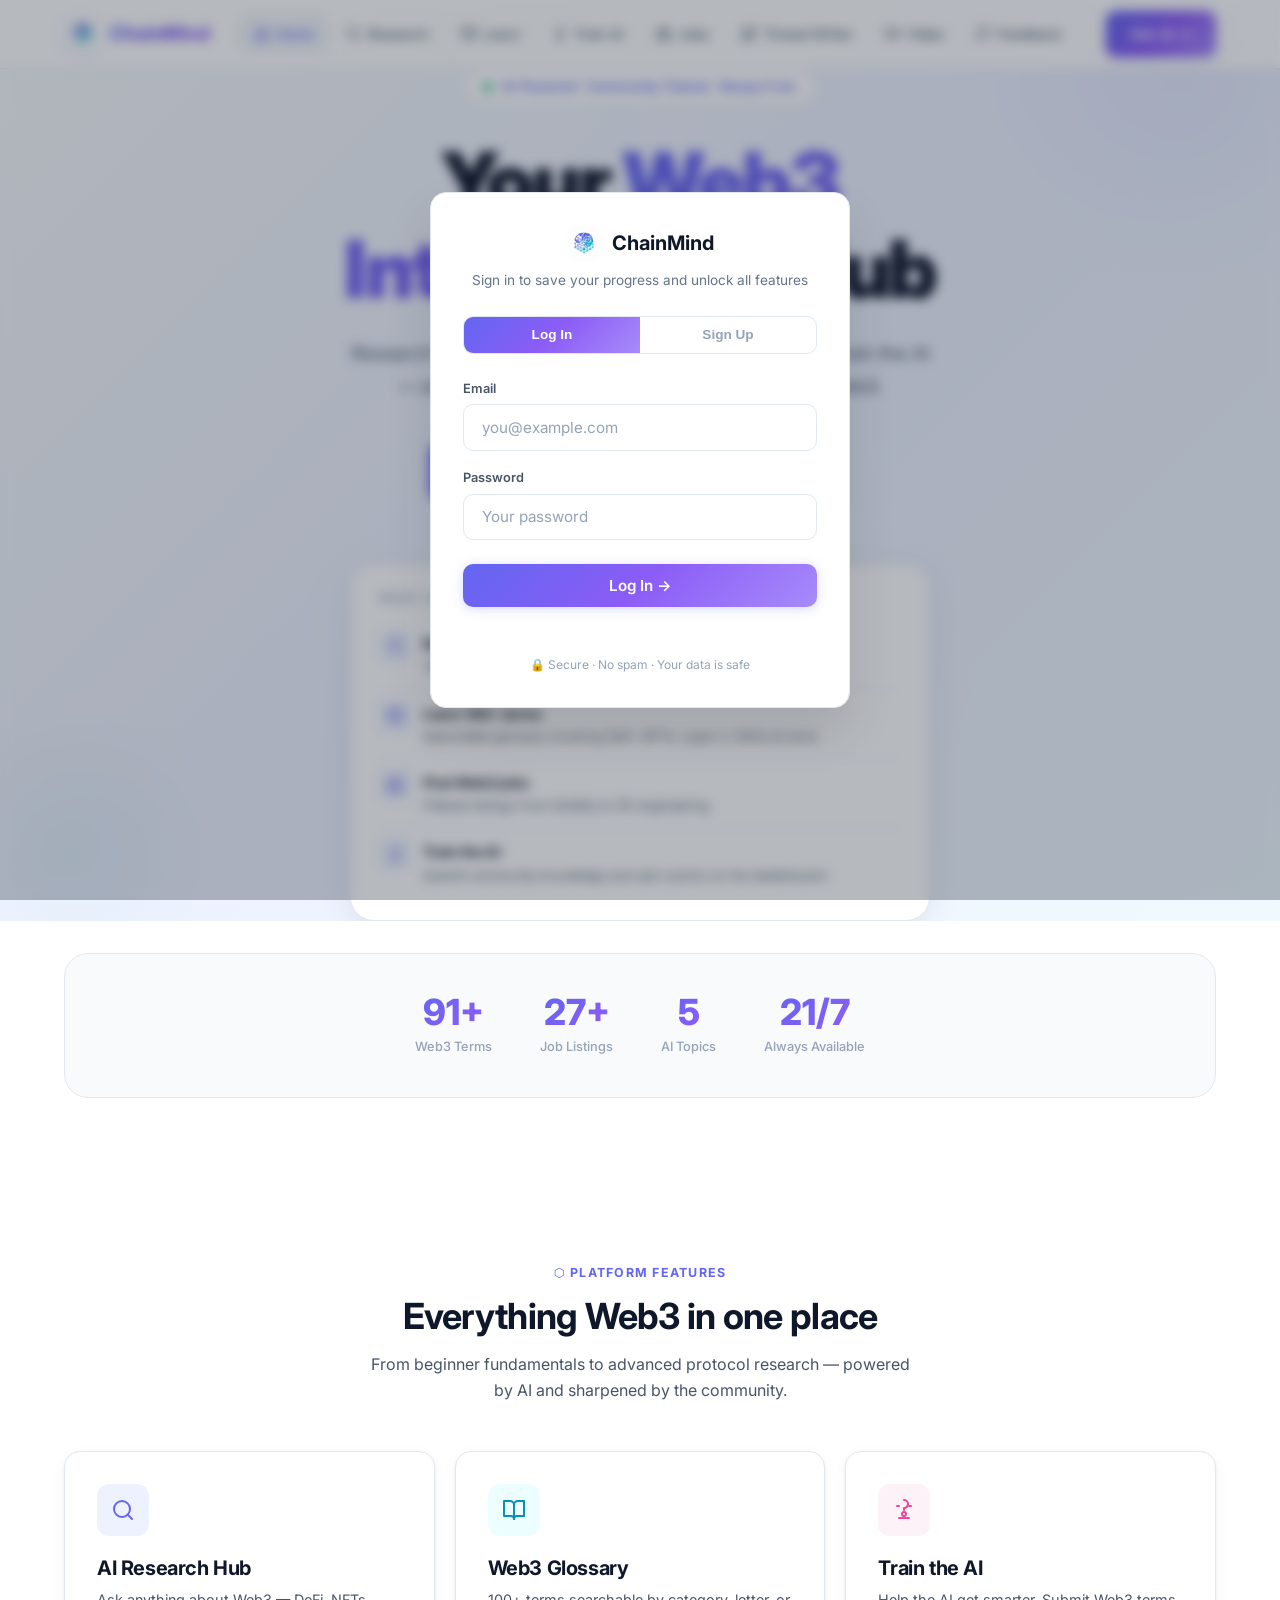
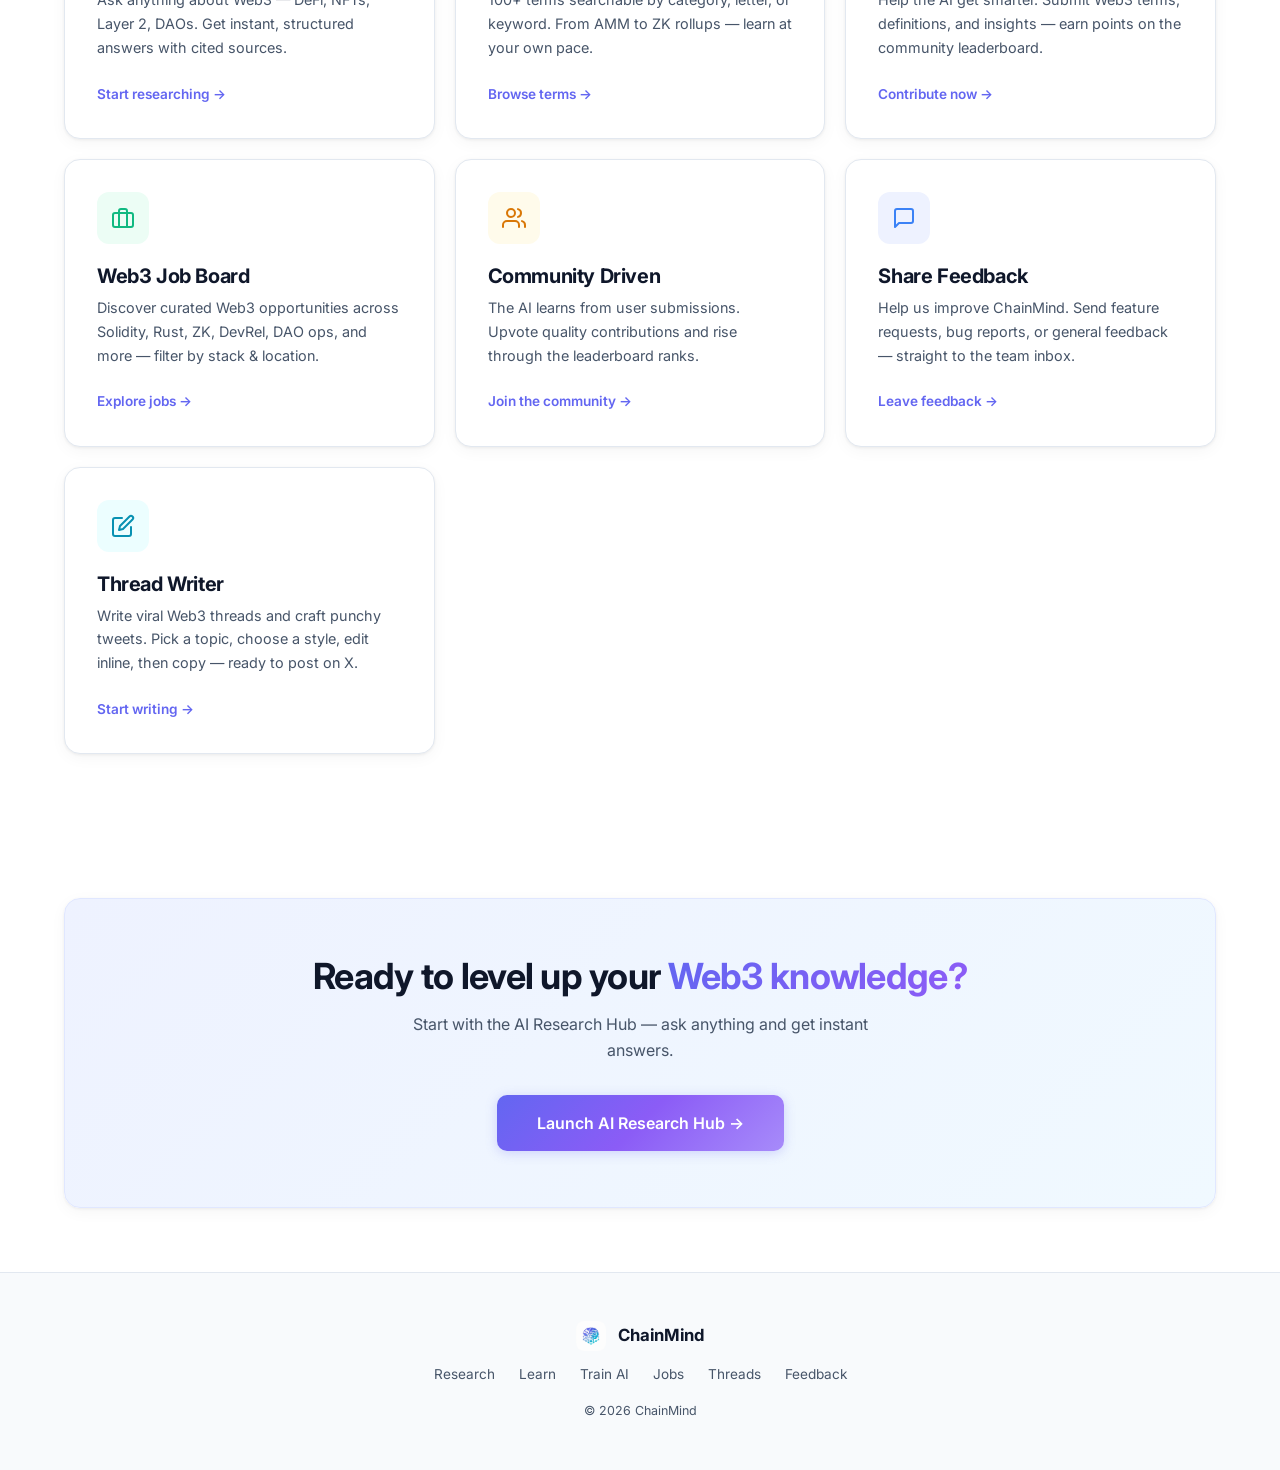
==== app.html @ 83bb8f35 "Redesign to professional white theme and add premium landing page" ====
<!DOCTYPE html>
<html lang="en">

<head>
  <meta charset="UTF-8" />
  <meta name="viewport" content="width=device-width, initial-scale=1.0" />
  <link rel="icon" type="image/png" href="assets/favicon.png">
  <title>ChainMind — AI-Powered Web3 Research Platform</title>
  <meta name="description"
    content="Research Web3 with AI, learn blockchain terminology, find Web3 jobs, and train the AI with community knowledge." />
  <link rel="stylesheet" href="css/global.css" />
  <link rel="stylesheet" href="css/components.css" />
  <style>
    /* Hero */
    .hero {
      min-height: 100vh;
      display: flex;
      align-items: center;
      justify-content: center;
      text-align: center;
      position: relative;
      overflow: hidden;
      padding-top: 68px;
      background: linear-gradient(135deg, #f8fafc 0%, #eef2ff 50%, #f0f9ff 100%);
    }

    .hero-content {
      position: relative;
      z-index: 2;
      max-width: 820px;
      margin-inline: auto;
      padding-inline: 1.5rem;
      animation: fade-in-up 0.8s ease both;
    }

    .hero-badge {
      display: inline-flex;
      align-items: center;
      gap: 0.6rem;
      background: #ffffff;
      border: 1px solid var(--border);
      border-radius: 99px;
      padding: 0.45rem 1.2rem;
      font-size: 0.8rem;
      font-weight: 600;
      color: var(--purple-1);
      margin-bottom: 2rem;
      box-shadow: 0 1px 4px rgba(0, 0, 0, 0.04);
    }

    .hero-badge .dot {
      width: 8px;
      height: 8px;
      border-radius: 50%;
      background: var(--green-1);
      animation: glow-pulse 2s infinite;
    }

    .hero h1 {
      font-size: clamp(2.8rem, 7vw, 5rem);
      letter-spacing: -0.03em;
      margin-bottom: 1.5rem;
      font-weight: 900;
      line-height: 1.1;
    }

    .hero-sub {
      font-size: 1.2rem;
      color: var(--text-secondary);
      max-width: 600px;
      margin-inline: auto;
      margin-bottom: 2.5rem;
      line-height: 1.7;
    }

    .hero-cta {
      display: flex;
      gap: 1rem;
      justify-content: center;
      flex-wrap: wrap;
      margin-bottom: 4rem;
    }

    .hero-cta .btn {
      font-size: 1rem;
      padding: 0.9rem 2.2rem;
    }

    .hero-preview {
      background: #ffffff;
      border: 1px solid var(--border);
      border-radius: var(--radius-lg);
      padding: 1.5rem 1.75rem;
      text-align: left;
      max-width: 580px;
      margin-inline: auto;
      box-shadow: var(--shadow-elevated);
      animation: fade-in-up 0.8s ease 0.3s both;
      position: relative;
    }

    .preview-label {
      font-size: 0.72rem;
      font-weight: 700;
      letter-spacing: 0.1em;
      text-transform: uppercase;
      color: var(--text-muted);
      margin-bottom: 0.75rem;
    }

    .preview-item {
      display: flex;
      gap: 0.75rem;
      align-items: flex-start;
      padding: 0.65rem 0;
      border-bottom: 1px solid #f1f5f9;
    }

    .preview-item:last-child {
      border-bottom: none;
    }

    .preview-icon {
      width: 32px;
      height: 32px;
      border-radius: 8px;
      background: #eef2ff;
      display: flex;
      align-items: center;
      justify-content: center;
      font-size: 0.85rem;
      flex-shrink: 0;
      color: var(--purple-1);
    }

    .preview-item p {
      font-size: 0.8rem;
    }

    /* Decorative shapes */
    .hero-shape {
      position: absolute;
      border-radius: 50%;
      pointer-events: none;
      z-index: 0;
    }

    .shape-1 {
      width: 400px;
      height: 400px;
      top: -120px;
      right: -100px;
      background: radial-gradient(circle, rgba(99, 102, 241, 0.06) 0%, transparent 70%);
    }

    .shape-2 {
      width: 300px;
      height: 300px;
      bottom: -80px;
      left: -80px;
      background: radial-gradient(circle, rgba(8, 145, 178, 0.05) 0%, transparent 70%);
    }

    /* CTA section  */
    .cta-card {
      padding: 3.5rem;
      text-align: center;
      background: linear-gradient(135deg, #eef2ff 0%, #f0f9ff 100%);
      border: 1px solid #e0e7ff;
    }

    @media(max-width:768px) {
      .hero h1 {
        font-size: clamp(2rem, 8vw, 3.5rem);
      }

      .hero {
        padding-bottom: 2rem;
      }

      .cta-card {
        padding: 2rem 1.25rem !important;
      }

      .cta-card .btn {
        width: 100%;
        justify-content: center;
        text-align: center;
      }

      .hero-cta .btn {
        width: 100%;
        justify-content: center;
      }

      .stats-bar {
        gap: 1.5rem;
        padding: 1.75rem 1.5rem;
      }
    }
  </style>
</head>

<body>

  <!-- ── Navbar ── -->
  <nav class="navbar">
    <div class="navbar-inner">
      <a href="app.html" class="navbar-brand">
        <div class="brand-icon"><img src="assets/chainmind_logo.png" alt="ChainMind"></div>
        <span>ChainMind</span>
      </a>
      <ul class="navbar-links">
        <li><a href="app.html"><svg class="emoji-icon" viewBox="0 0 24 24" fill="none" stroke="currentColor" stroke-width="2" stroke-linecap="round" stroke-linejoin="round"><path d="M3 9l9-7 9 7v11a2 2 0 0 1-2 2H5a2 2 0 0 1-2-2z"/><polyline points="9 22 9 12 15 12 15 22"/></svg> Home</a>
        </li>
        <li><a href="research.html"><svg class="emoji-icon" viewBox="0 0 24 24" fill="none" stroke="currentColor" stroke-width="2" stroke-linecap="round" stroke-linejoin="round"><circle cx="11" cy="11" r="8"/><line x1="21" y1="21" x2="16.65" y2="16.65"/></svg>
            Research</a></li>
        <li><a href="learn.html"><svg class="emoji-icon" viewBox="0 0 24 24" fill="none" stroke="currentColor" stroke-width="2" stroke-linecap="round" stroke-linejoin="round"><path d="M2 3h6a4 4 0 0 1 4 4v14a3 3 0 0 0-3-3H2z"/><path d="M22 3h-6a4 4 0 0 0-4 4v14a3 3 0 0 1 3-3h7z"/></svg>
            Learn</a></li>
        <li><a href="train.html"><svg class="emoji-icon" viewBox="0 0 24 24" fill="none" stroke="currentColor" stroke-width="2" stroke-linecap="round" stroke-linejoin="round"><path d="M12 2a4 4 0 0 1 4 4c0 1.95-1.4 3.58-3.25 3.93L12 10v2"/><circle cx="12" cy="16" r="2"/><path d="M12 18v2"/><path d="M7 20h10"/><path d="M5 8h2"/><path d="M17 8h2"/></svg> Train
            AI</a></li>
        <li><a href="jobs.html"><svg class="emoji-icon" viewBox="0 0 24 24" fill="none" stroke="currentColor" stroke-width="2" stroke-linecap="round" stroke-linejoin="round"><rect x="2" y="7" width="20" height="14" rx="2" ry="2"/><path d="M16 21V5a2 2 0 0 0-2-2h-4a2 2 0 0 0-2 2v16"/></svg> Jobs</a>
        </li>
        <li><a href="tweet.html"><svg class="emoji-icon" viewBox="0 0 24 24" fill="none" stroke="currentColor" stroke-width="2" stroke-linecap="round" stroke-linejoin="round"><path d="M11 4H4a2 2 0 0 0-2 2v14a2 2 0 0 0 2 2h14a2 2 0 0 0 2-2v-7"/><path d="M18.5 2.5a2.121 2.121 0 0 1 3 3L12 15l-4 1 1-4 9.5-9.5z"/></svg>
            Thread Writer</a></li>
        <li><a href="video.html"><svg class="emoji-icon" viewBox="0 0 24 24" fill="none" stroke="currentColor" stroke-width="2" stroke-linecap="round" stroke-linejoin="round"><polygon points="23 7 16 12 23 17 23 7"/><rect x="1" y="5" width="15" height="14" rx="2" ry="2"/></svg> Video</a></li>
        <li><a href="feedback.html"><svg class="emoji-icon" viewBox="0 0 24 24" fill="none" stroke="currentColor" stroke-width="2" stroke-linecap="round" stroke-linejoin="round"><path d="M21 15a2 2 0 0 1-2 2H7l-4 4V5a2 2 0 0 1 2-2h14a2 2 0 0 1 2 2z"/></svg>
            Feedback</a></li>
      </ul>
      <div class="navbar-cta">
        <a href="research.html" class="btn btn-primary">Ask AI →</a>
        <button class="hamburger" id="hamburger" aria-label="Menu">
          <span></span><span></span><span></span>
        </button>
      </div>
    </div>
    <div class="mobile-menu" id="mobile-menu">
      <a href="app.html"><svg class="emoji-icon" viewBox="0 0 24 24" fill="none" stroke="currentColor" stroke-width="2" stroke-linecap="round" stroke-linejoin="round"><path d="M3 9l9-7 9 7v11a2 2 0 0 1-2 2H5a2 2 0 0 1-2-2z"/><polyline points="9 22 9 12 15 12 15 22"/></svg> Home</a>
      <a href="research.html"><svg class="emoji-icon" viewBox="0 0 24 24" fill="none" stroke="currentColor" stroke-width="2" stroke-linecap="round" stroke-linejoin="round"><circle cx="11" cy="11" r="8"/><line x1="21" y1="21" x2="16.65" y2="16.65"/></svg>
        Research</a>
      <a href="learn.html"><svg class="emoji-icon" viewBox="0 0 24 24" fill="none" stroke="currentColor" stroke-width="2" stroke-linecap="round" stroke-linejoin="round"><path d="M2 3h6a4 4 0 0 1 4 4v14a3 3 0 0 0-3-3H2z"/><path d="M22 3h-6a4 4 0 0 0-4 4v14a3 3 0 0 1 3-3h7z"/></svg> Learn</a>
      <a href="train.html"><svg class="emoji-icon" viewBox="0 0 24 24" fill="none" stroke="currentColor" stroke-width="2" stroke-linecap="round" stroke-linejoin="round"><path d="M12 2a4 4 0 0 1 4 4c0 1.95-1.4 3.58-3.25 3.93L12 10v2"/><circle cx="12" cy="16" r="2"/><path d="M12 18v2"/><path d="M7 20h10"/><path d="M5 8h2"/><path d="M17 8h2"/></svg> Train
        AI</a>
      <a href="jobs.html"><svg class="emoji-icon" viewBox="0 0 24 24" fill="none" stroke="currentColor" stroke-width="2" stroke-linecap="round" stroke-linejoin="round"><rect x="2" y="7" width="20" height="14" rx="2" ry="2"/><path d="M16 21V5a2 2 0 0 0-2-2h-4a2 2 0 0 0-2 2v16"/></svg> Jobs</a>
      <a href="tweet.html"><svg class="emoji-icon" viewBox="0 0 24 24" fill="none" stroke="currentColor" stroke-width="2" stroke-linecap="round" stroke-linejoin="round"><path d="M11 4H4a2 2 0 0 0-2 2v14a2 2 0 0 0 2 2h14a2 2 0 0 0 2-2v-7"/><path d="M18.5 2.5a2.121 2.121 0 0 1 3 3L12 15l-4 1 1-4 9.5-9.5z"/></svg>
        Thread Writer</a>
      <a href="video.html"><svg class="emoji-icon" viewBox="0 0 24 24" fill="none" stroke="currentColor" stroke-width="2" stroke-linecap="round" stroke-linejoin="round"><polygon points="23 7 16 12 23 17 23 7"/><rect x="1" y="5" width="15" height="14" rx="2" ry="2"/></svg> Video</a>
      <a href="feedback.html"><svg class="emoji-icon" viewBox="0 0 24 24" fill="none" stroke="currentColor" stroke-width="2" stroke-linecap="round" stroke-linejoin="round"><path d="M21 15a2 2 0 0 1-2 2H7l-4 4V5a2 2 0 0 1 2-2h14a2 2 0 0 1 2 2z"/></svg>
        Feedback</a>
    </div>
  </nav>

  <!-- ── Hero ── -->
  <section class="hero">
    <div class="hero-shape shape-1"></div>
    <div class="hero-shape shape-2"></div>

    <div class="hero-content">
      <div class="hero-badge">
        <div class="dot"></div>
        <span>AI-Powered · Community Trained · Always Free</span>
      </div>
      <h1>Your <span class="grad-text">Web3 Intelligence</span> Hub</h1>
      <p class="hero-sub">Research protocols, master terminology, find jobs, and train the AI — everything you need to
        navigate and thrive in Web3.</p>
      <div class="hero-cta">
        <a href="research.html" class="btn btn-primary"><svg class="emoji-icon" viewBox="0 0 24 24" fill="none" stroke="currentColor" stroke-width="2" stroke-linecap="round" stroke-linejoin="round"><circle cx="11" cy="11" r="8"/><line x1="21" y1="21" x2="16.65" y2="16.65"/></svg> Ask the AI</a>
        <a href="learn.html" class="btn btn-outline"><svg class="emoji-icon" viewBox="0 0 24 24" fill="none" stroke="currentColor" stroke-width="2" stroke-linecap="round" stroke-linejoin="round"><path d="M2 3h6a4 4 0 0 1 4 4v14a3 3 0 0 0-3-3H2z"/><path d="M22 3h-6a4 4 0 0 0-4 4v14a3 3 0 0 1 3-3h7z"/></svg> Explore Glossary</a>
      </div>
      <div class="hero-preview">
        <div class="preview-label">What can ChainMind do?</div>
        <div class="preview-item">
          <div class="preview-icon"><svg width="16" height="16" viewBox="0 0 24 24" fill="none" stroke="currentColor" stroke-width="2" stroke-linecap="round" stroke-linejoin="round"><circle cx="11" cy="11" r="8"/><line x1="21" y1="21" x2="16.65" y2="16.65"/></svg>
          </div>
          <div><strong style="font-size:0.88rem">Research any Web3 topic</strong>
            <p>"Explain how ZK rollups differ from optimistic rollups"</p>
          </div>
        </div>
        <div class="preview-item">
          <div class="preview-icon"><svg width="16" height="16" viewBox="0 0 24 24" fill="none" stroke="currentColor" stroke-width="2" stroke-linecap="round" stroke-linejoin="round"><path d="M2 3h6a4 4 0 0 1 4 4v14a3 3 0 0 0-3-3H2z"/><path d="M22 3h-6a4 4 0 0 0-4 4v14a3 3 0 0 1 3-3h7z"/></svg></div>
          <div><strong style="font-size:0.88rem">Learn 100+ terms</strong>
            <p>Searchable glossary covering DeFi, NFTs, Layer 2, DAOs &amp; more</p>
          </div>
        </div>
        <div class="preview-item">
          <div class="preview-icon"><svg width="16" height="16" viewBox="0 0 24 24" fill="none" stroke="currentColor" stroke-width="2" stroke-linecap="round" stroke-linejoin="round"><rect x="2" y="7" width="20" height="14" rx="2" ry="2"/><path d="M16 21V5a2 2 0 0 0-2-2h-4a2 2 0 0 0-2 2v16"/></svg></div>
          <div><strong style="font-size:0.88rem">Find Web3 jobs</strong>
            <p>Filtered listings from Solidity to ZK engineering</p>
          </div>
        </div>
        <div class="preview-item">
          <div class="preview-icon"><svg width="16" height="16" viewBox="0 0 24 24" fill="none" stroke="currentColor" stroke-width="2" stroke-linecap="round" stroke-linejoin="round"><path d="M12 2a4 4 0 0 1 4 4c0 1.95-1.4 3.58-3.25 3.93L12 10v2"/><circle cx="12" cy="16" r="2"/><path d="M12 18v2"/><path d="M7 20h10"/><path d="M5 8h2"/><path d="M17 8h2"/></svg></div>
          <div><strong style="font-size:0.88rem">Train the AI</strong>
            <p>Submit community knowledge and earn points on the leaderboard</p>
          </div>
        </div>
      </div>
    </div>
  </section>

  <!-- ── Stats ── -->
  <section class="section" style="padding-top:2rem">
    <div class="container">
      <div class="stats-bar">
        <div class="stat-item">
          <div class="stat-number" data-target="100" data-suffix="+">0+</div>
          <div class="stat-label">Web3 Terms</div>
        </div>
        <div class="stat-item">
          <div class="stat-number" data-target="30" data-suffix="+">0+</div>
          <div class="stat-label">Job Listings</div>
        </div>
        <div class="stat-item">
          <div class="stat-number" data-target="6" data-suffix="">0</div>
          <div class="stat-label">AI Topics</div>
        </div>
        <div class="stat-item">
          <div class="stat-number" data-target="24" data-suffix="/7">0/7</div>
          <div class="stat-label">Always Available</div>
        </div>
      </div>
    </div>
  </section>

  <!-- ── Features ── -->
  <section class="section">
    <div class="container">
      <div class="text-center" style="margin-bottom:3rem">
        <div class="section-label">⬡ Platform Features</div>
        <h2>Everything Web3 in one place</h2>
        <p style="margin-top:0.75rem;max-width:560px;margin-inline:auto">From beginner fundamentals to advanced protocol
          research — powered by AI and sharpened by the community.</p>
      </div>
      <div class="feature-grid">
        <div class="card feature-card">
          <div class="card-icon icon-purple"><svg width="24" height="24" viewBox="0 0 24 24" fill="none" stroke="currentColor" stroke-width="2" stroke-linecap="round" stroke-linejoin="round"><circle cx="11" cy="11" r="8"/><line x1="21" y1="21" x2="16.65" y2="16.65"/></svg></div>
          <h3>AI Research Hub</h3>
          <p>Ask anything about Web3 — DeFi, NFTs, Layer 2, DAOs. Get instant, structured answers with cited sources.
          </p>
          <a href="research.html" class="card-link">Start researching →</a>
        </div>
        <div class="card feature-card">
          <div class="card-icon icon-cyan"><svg width="24" height="24" viewBox="0 0 24 24" fill="none" stroke="currentColor" stroke-width="2" stroke-linecap="round" stroke-linejoin="round"><path d="M2 3h6a4 4 0 0 1 4 4v14a3 3 0 0 0-3-3H2z"/><path d="M22 3h-6a4 4 0 0 0-4 4v14a3 3 0 0 1 3-3h7z"/></svg></div>
          <h3>Web3 Glossary</h3>
          <p>100+ terms searchable by category, letter, or keyword. From AMM to ZK rollups — learn at your own pace.</p>
          <a href="learn.html" class="card-link">Browse terms →</a>
        </div>
        <div class="card feature-card">
          <div class="card-icon icon-pink"><svg width="24" height="24" viewBox="0 0 24 24" fill="none" stroke="currentColor" stroke-width="2" stroke-linecap="round" stroke-linejoin="round"><path d="M12 2a4 4 0 0 1 4 4c0 1.95-1.4 3.58-3.25 3.93L12 10v2"/><circle cx="12" cy="16" r="2"/><path d="M12 18v2"/><path d="M7 20h10"/><path d="M5 8h2"/><path d="M17 8h2"/></svg></div>
          <h3>Train the AI</h3>
          <p>Help the AI get smarter. Submit Web3 terms, definitions, and insights — earn points on the community
            leaderboard.</p>
          <a href="train.html" class="card-link">Contribute now →</a>
        </div>
        <div class="card feature-card">
          <div class="card-icon icon-green"><svg width="24" height="24" viewBox="0 0 24 24" fill="none" stroke="currentColor" stroke-width="2" stroke-linecap="round" stroke-linejoin="round"><rect x="2" y="7" width="20" height="14" rx="2" ry="2"/><path d="M16 21V5a2 2 0 0 0-2-2h-4a2 2 0 0 0-2 2v16"/></svg></div>
          <h3>Web3 Job Board</h3>
          <p>Discover curated Web3 opportunities across Solidity, Rust, ZK, DevRel, DAO ops, and more — filter by stack
            &amp; location.</p>
          <a href="jobs.html" class="card-link">Explore jobs →</a>
        </div>
        <div class="card feature-card">
          <div class="card-icon icon-yellow"><svg width="24" height="24" viewBox="0 0 24 24" fill="none" stroke="currentColor" stroke-width="2" stroke-linecap="round" stroke-linejoin="round"><path d="M17 21v-2a4 4 0 0 0-4-4H5a4 4 0 0 0-4 4v2"/><circle cx="9" cy="7" r="4"/><path d="M23 21v-2a4 4 0 0 0-3-3.87"/><path d="M16 3.13a4 4 0 0 1 0 7.75"/></svg></div>
          <h3>Community Driven</h3>
          <p>The AI learns from user submissions. Upvote quality contributions and rise through the leaderboard ranks.
          </p>
          <a href="train.html" class="card-link">Join the community →</a>
        </div>
        <div class="card feature-card">
          <div class="card-icon icon-blue"><svg width="24" height="24" viewBox="0 0 24 24" fill="none" stroke="currentColor" stroke-width="2" stroke-linecap="round" stroke-linejoin="round"><path d="M21 15a2 2 0 0 1-2 2H7l-4 4V5a2 2 0 0 1 2-2h14a2 2 0 0 1 2 2z"/></svg></div>
          <h3>Share Feedback</h3>
          <p>Help us improve ChainMind. Send feature requests, bug reports, or general feedback — straight to the team
            inbox.</p>
          <a href="feedback.html" class="card-link">Leave feedback →</a>
        </div>
        <div class="card feature-card">
          <div class="card-icon icon-cyan"><svg width="24" height="24" viewBox="0 0 24 24" fill="none" stroke="currentColor" stroke-width="2" stroke-linecap="round" stroke-linejoin="round"><path d="M11 4H4a2 2 0 0 0-2 2v14a2 2 0 0 0 2 2h14a2 2 0 0 0 2-2v-7"/><path d="M18.5 2.5a2.121 2.121 0 0 1 3 3L12 15l-4 1 1-4 9.5-9.5z"/></svg></div>
          <h3>Thread Writer</h3>
          <p>Write viral Web3 threads and craft punchy tweets. Pick a topic, choose a style, edit inline, then copy —
            ready to post on X.</p>
          <a href="tweet.html" class="card-link">Start writing →</a>
        </div>
      </div>
    </div>
  </section>

  <!-- ── CTA Strip ── -->
  <section class="section" style="padding-block:4rem">
    <div class="container">
      <div class="card cta-card">
        <div style="position:relative;z-index:1;display:flex;flex-direction:column;align-items:center">
          <h2 style="margin-bottom:0.75rem">Ready to level up your <span class="grad-text">Web3 knowledge?</span></h2>
          <p style="margin-bottom:2rem;max-width:500px;margin-inline:auto">Start with the AI Research Hub — ask anything
            and get instant answers.</p>
          <a href="research.html" class="btn btn-primary" style="font-size:1rem;padding:0.9rem 2.5rem">Launch AI
            Research Hub →</a>
        </div>
      </div>
    </div>
  </section>

  <!-- ── Footer ── -->
  <footer>
    <div class="container">
      <div style="display:flex;align-items:center;justify-content:center;gap:0.7rem;margin-bottom:0.75rem">
        <div
          style="width:30px;height:30px;border-radius:8px;overflow:hidden;display:flex;align-items:center;justify-content:center">
          <img src="assets/chainmind_logo.png" alt="ChainMind" style="width:100%;height:100%;object-fit:cover">
        </div>
        <strong style="font-size:1.05rem;color:var(--text-primary)">ChainMind</strong>
      </div>
      <div style="display:flex;gap:1.5rem;justify-content:center;flex-wrap:wrap;margin-bottom:1rem">
        <a href="research.html">Research</a>
        <a href="learn.html">Learn</a>
        <a href="train.html">Train AI</a>
        <a href="jobs.html">Jobs</a>
        <a href="tweet.html">Threads</a>
        <a href="feedback.html">Feedback</a>
      </div>
      <p style="font-size:0.78rem">© 2026 ChainMind</p>
    </div>
  </footer>

  <div id="toast-container"></div>
  <script src="js/store.js"></script>
  <script src="js/auth.js"></script>
  <script src="js/router.js"></script>
</body>

</html>
---- css/global.css ----
@import url('https://fonts.googleapis.com/css2?family=Inter:wght@300;400;500;600;700;800;900&family=JetBrains+Mono:wght@400;500&display=swap');

/* ─── Design Tokens ─────────────────────────────────────── */
:root {
  --bg-deep: #ffffff;
  --bg-dark: #f8fafc;
  --bg-card: #ffffff;
  --bg-card-hover: #f8fafc;
  --border: #e2e8f0;
  --border-glow: #c7d2fe;

  --purple-1: #6366f1;
  --purple-2: #4f46e5;
  --purple-3: #4338ca;
  --cyan-1: #0891b2;
  --cyan-2: #0e7490;
  --pink-1: #ec4899;
  --green-1: #10b981;
  --yellow-1: #f59e0b;
  --orange-1: #f97316;

  --grad-primary: linear-gradient(135deg, #6366f1 0%, #8b5cf6 50%, #a78bfa 100%);
  --grad-warm: linear-gradient(135deg, #f97316 0%, #ec4899 50%, #8b5cf6 100%);
  --grad-card: none;
  --grad-text: linear-gradient(135deg, #6366f1, #8b5cf6, #6366f1);
  --grad-border: linear-gradient(135deg, rgba(99, 102, 241, 0.3), rgba(139, 92, 246, 0.15));

  --text-primary: #0f172a;
  --text-secondary: #475569;
  --text-muted: #94a3b8;

  --radius-sm: 10px;
  --radius-md: 16px;
  --radius-lg: 24px;
  --radius-xl: 32px;

  --shadow-glow-purple: 0 4px 24px rgba(99, 102, 241, 0.12);
  --shadow-glow-cyan: 0 4px 24px rgba(8, 145, 178, 0.1);
  --shadow-card: 0 1px 3px rgba(0, 0, 0, 0.06), 0 4px 16px rgba(0, 0, 0, 0.04);
  --shadow-elevated: 0 8px 32px rgba(0, 0, 0, 0.08);

  --transition: 0.3s cubic-bezier(0.4, 0, 0.2, 1);
  --transition-fast: 0.15s cubic-bezier(0.4, 0, 0.2, 1);
  --font-main: 'Inter', system-ui, -apple-system, sans-serif;
  --font-mono: 'JetBrains Mono', monospace;
}

/* ─── Reset ──────────────────────────────────────────────── */
*,
*::before,
*::after {
  box-sizing: border-box;
  margin: 0;
  padding: 0;
}

html {
  scroll-behavior: smooth;
}

body {
  font-family: var(--font-main);
  background: var(--bg-deep);
  color: var(--text-primary);
  min-height: 100vh;
  line-height: 1.65;
  overflow-x: hidden;
  -webkit-font-smoothing: antialiased;
  -moz-osx-font-smoothing: grayscale;
}

/* ─── Scrollbar ──────────────────────────────────────────── */
::-webkit-scrollbar {
  width: 5px;
}

::-webkit-scrollbar-track {
  background: #f1f5f9;
}

::-webkit-scrollbar-thumb {
  background: #c7d2fe;
  border-radius: 99px;
}

::-webkit-scrollbar-thumb:hover {
  background: #a5b4fc;
}

/* ─── Typography ─────────────────────────────────────────── */
h1,
h2,
h3,
h4,
h5,
h6 {
  font-weight: 700;
  line-height: 1.2;
  letter-spacing: -0.02em;
  color: var(--text-primary);
}

h1 {
  font-size: clamp(2rem, 5vw, 3.5rem);
  font-weight: 800;
}

h2 {
  font-size: clamp(1.5rem, 3vw, 2.25rem);
}

h3 {
  font-size: 1.25rem;
}

p {
  color: var(--text-secondary);
}

a {
  color: var(--purple-1);
  text-decoration: none;
  transition: var(--transition);
}

a:hover {
  color: var(--purple-2);
}

.grad-text {
  background: var(--grad-text);
  background-size: 200% auto;
  -webkit-background-clip: text;
  -webkit-text-fill-color: transparent;
  background-clip: text;
  animation: gradient-shift 4s ease infinite;
}

/* ─── Inline SVG icons ───────────────────────────────────── */
.emoji-icon {
  width: 1.15em;
  height: 1.15em;
  vertical-align: -0.2em;
  display: inline-block;
  flex-shrink: 0;
}

/* ─── Layout helpers ─────────────────────────────────────── */
.container {
  max-width: 1200px;
  margin-inline: auto;
  padding-inline: 1.5rem;
}

.section {
  padding-block: 5rem;
  position: relative;
  z-index: 1;
}

.flex {
  display: flex;
}

.grid {
  display: grid;
}

.gap-1 {
  gap: 0.5rem;
}

.gap-2 {
  gap: 1rem;
}

.gap-3 {
  gap: 1.5rem;
}

.gap-4 {
  gap: 2rem;
}

.items-center {
  align-items: center;
}

.justify-between {
  justify-content: space-between;
}

.text-center {
  text-align: center;
}

/* ─── Cards ──────────────────────────────────────────────── */
.card {
  background: var(--bg-card);
  border: 1px solid var(--border);
  border-radius: var(--radius-md);
  box-shadow: var(--shadow-card);
  transition: var(--transition);
  position: relative;
}

.card:hover {
  border-color: #c7d2fe;
  box-shadow: var(--shadow-elevated);
  transform: translateY(-4px);
}

/* ─── Buttons ────────────────────────────────────────────── */
.btn {
  display: inline-flex;
  align-items: center;
  gap: 0.5rem;
  padding: 0.7rem 1.5rem;
  border-radius: var(--radius-sm);
  font-family: var(--font-main);
  font-size: 0.9rem;
  font-weight: 600;
  cursor: pointer;
  border: none;
  transition: var(--transition);
  white-space: nowrap;
  position: relative;
  overflow: hidden;
}

.btn-primary {
  background: var(--grad-primary);
  color: #fff;
  box-shadow: 0 2px 12px rgba(99, 102, 241, 0.25);
}

.btn-primary:hover {
  box-shadow: 0 6px 24px rgba(99, 102, 241, 0.35);
  transform: translateY(-2px) scale(1.02);
  color: #fff;
}

.btn-outline {
  background: transparent;
  color: var(--text-primary);
  border: 1px solid var(--border);
}

.btn-outline:hover {
  background: #f1f5f9;
  border-color: #c7d2fe;
  color: var(--purple-1);
}

.btn-ghost {
  background: #f8fafc;
  color: var(--text-secondary);
  border: 1px solid var(--border);
}

.btn-ghost:hover {
  background: #f1f5f9;
  color: var(--text-primary);
}

/* ─── Badges ─────────────────────────────────────────────── */
.badge {
  display: inline-flex;
  align-items: center;
  padding: 0.2rem 0.65rem;
  border-radius: 99px;
  font-size: 0.72rem;
  font-weight: 600;
  letter-spacing: 0.03em;
  text-transform: uppercase;
}

.badge-purple {
  background: #eef2ff;
  color: var(--purple-1);
  border: 1px solid #e0e7ff;
}

.badge-cyan {
  background: #ecfeff;
  color: var(--cyan-1);
  border: 1px solid #cffafe;
}

.badge-green {
  background: #ecfdf5;
  color: var(--green-1);
  border: 1px solid #d1fae5;
}

.badge-pink {
  background: #fdf2f8;
  color: var(--pink-1);
  border: 1px solid #fce7f3;
}

.badge-yellow {
  background: #fffbeb;
  color: #d97706;
  border: 1px solid #fef3c7;
}

/* ─── Form Elements ──────────────────────────────────────── */
.input,
.textarea,
.select {
  width: 100%;
  background: #ffffff;
  border: 1px solid var(--border);
  border-radius: var(--radius-sm);
  color: var(--text-primary);
  font-family: var(--font-main);
  font-size: 0.95rem;
  padding: 0.8rem 1.1rem;
  outline: none;
  transition: var(--transition);
}

.input:focus,
.textarea:focus,
.select:focus {
  border-color: var(--purple-1);
  box-shadow: 0 0 0 3px rgba(99, 102, 241, 0.1);
}

.input::placeholder,
.textarea::placeholder {
  color: var(--text-muted);
}

.textarea {
  resize: vertical;
  min-height: 120px;
}

.select {
  cursor: pointer;
  appearance: none;
}

label {
  display: block;
  font-size: 0.85rem;
  font-weight: 600;
  color: var(--text-secondary);
  margin-bottom: 0.4rem;
}

/* ─── Toast ──────────────────────────────────────────────── */
#toast-container {
  position: fixed;
  bottom: 2rem;
  right: 2rem;
  z-index: 9999;
  display: flex;
  flex-direction: column;
  gap: 0.75rem;
}

.toast {
  padding: 1rem 1.5rem;
  border-radius: var(--radius-sm);
  font-size: 0.9rem;
  font-weight: 500;
  animation: slideIn 0.3s ease, fadeOut 0.4s ease 2.8s forwards;
  max-width: 340px;
  display: flex;
  align-items: center;
  gap: 0.6rem;
  box-shadow: var(--shadow-elevated);
}

.toast.success {
  background: #ecfdf5;
  border: 1px solid #86efac;
  color: #166534;
}

.toast.error {
  background: #fef2f2;
  border: 1px solid #fca5a5;
  color: #991b1b;
}

.toast.info {
  background: #eef2ff;
  border: 1px solid #c7d2fe;
  color: #3730a3;
}

@keyframes slideIn {
  from {
    transform: translateX(120%);
    opacity: 0;
  }

  to {
    transform: translateX(0);
    opacity: 1;
  }
}

@keyframes fadeOut {
  to {
    opacity: 0;
    transform: translateX(120%);
  }
}

/* ─── Page header ────────────────────────────────────────── */
.page-header {
  padding: 7rem 0 3rem;
  text-align: center;
  position: relative;
  z-index: 1;
}

.page-header .eyebrow {
  font-size: 0.8rem;
  font-weight: 700;
  letter-spacing: 0.12em;
  text-transform: uppercase;
  color: var(--purple-1);
  margin-bottom: 1rem;
}

.page-header p {
  max-width: 600px;
  margin-inline: auto;
  margin-top: 0.75rem;
  font-size: 1.05rem;
}

/* ─── Section labels ─────────────────────────────────────── */
.section-label {
  display: inline-flex;
  align-items: center;
  gap: 0.4rem;
  font-size: 0.78rem;
  font-weight: 700;
  letter-spacing: 0.1em;
  text-transform: uppercase;
  color: var(--purple-1);
  margin-bottom: 0.75rem;
}

/* ─── Dividers ───────────────────────────────────────────── */
.divider {
  height: 1px;
  background: var(--border);
  border: none;
  margin-block: 1.5rem;
}

/* ─── Animations ─────────────────────────────────────────── */
@keyframes float {

  0%,
  100% {
    transform: translateY(0px);
  }

  50% {
    transform: translateY(-20px);
  }
}

@keyframes glow-pulse {

  0%,
  100% {
    opacity: 0.7;
  }

  50% {
    opacity: 1;
  }
}

@keyframes spin-slow {
  to {
    transform: rotate(360deg);
  }
}

@keyframes blink {

  0%,
  100% {
    opacity: 1;
  }

  50% {
    opacity: 0;
  }
}

@keyframes gradient-shift {
  0% {
    background-position: 0% center;
  }

  50% {
    background-position: 200% center;
  }

  100% {
    background-position: 0% center;
  }
}

@keyframes shimmer {
  0% {
    transform: translateX(-100%);
  }

  100% {
    transform: translateX(100%);
  }
}

@keyframes fade-in-up {
  from {
    opacity: 0;
    transform: translateY(24px);
  }

  to {
    opacity: 1;
    transform: translateY(0);
  }
}

@keyframes pulse-ring {
  0% {
    transform: scale(0.8);
    opacity: 1;
  }

  100% {
    transform: scale(2.2);
    opacity: 0;
  }
}

/* ─── Utility: fade-in on scroll ─────────────────────────── */
.reveal {
  opacity: 0;
  transform: translateY(24px);
  transition: opacity 0.6s ease, transform 0.6s ease;
}

.reveal.revealed {
  opacity: 1;
  transform: translateY(0);
}

/* ─── Responsive ─────────────────────────────────────────── */
@media (max-width:768px) {
  .section {
    padding-block: 3rem;
  }

  .page-header {
    padding: 5rem 0 2rem;
  }
}
---- css/components.css ----
/* ─── Navigation ──────────────────────────────────────────────────────────── */
.navbar {
    position: fixed;
    top: 0;
    left: 0;
    right: 0;
    z-index: 1000;
    background: rgba(255, 255, 255, 0.92);
    backdrop-filter: blur(20px) saturate(1.4);
    -webkit-backdrop-filter: blur(20px) saturate(1.4);
    border-bottom: 1px solid var(--border);
    transition: var(--transition);
}

.navbar-inner {
    display: flex;
    align-items: center;
    justify-content: space-between;
    height: 68px;
    max-width: 1200px;
    margin-inline: auto;
    padding-inline: 1.5rem;
}

.navbar-brand {
    display: flex;
    align-items: center;
    gap: 0.65rem;
    font-size: 1.2rem;
    font-weight: 800;
    text-decoration: none;
    color: var(--text-primary);
    letter-spacing: -0.01em;
}

.navbar-brand .brand-icon {
    width: 36px;
    height: 36px;
    border-radius: 10px;
    overflow: hidden;
    display: flex;
    align-items: center;
    justify-content: center;
    box-shadow: 0 2px 8px rgba(99, 102, 241, 0.15);
}

.navbar-brand .brand-icon img {
    width: 100%;
    height: 100%;
    object-fit: cover;
}

.navbar-brand span {
    background: var(--grad-text);
    background-size: 200% auto;
    -webkit-background-clip: text;
    -webkit-text-fill-color: transparent;
    background-clip: text;
}

.navbar-links {
    display: flex;
    align-items: center;
    gap: 0.2rem;
    list-style: none;
}

.navbar-links a {
    display: flex;
    align-items: center;
    gap: 0.4rem;
    padding: 0.5rem 0.9rem;
    border-radius: var(--radius-sm);
    font-size: 0.85rem;
    font-weight: 500;
    color: var(--text-secondary);
    text-decoration: none;
    transition: var(--transition);
    position: relative;
}

.navbar-links a:hover,
.navbar-links a.active {
    background: #f1f5f9;
    color: var(--text-primary);
}

.navbar-links a.active {
    color: var(--purple-1);
}

.navbar-cta {
    display: flex;
    align-items: center;
    gap: 0.75rem;
}

.hamburger {
    display: none;
    flex-direction: column;
    gap: 5px;
    background: none;
    border: none;
    cursor: pointer;
    padding: 0.5rem;
}

.hamburger span {
    width: 22px;
    height: 2px;
    background: var(--text-primary);
    border-radius: 2px;
    transition: var(--transition);
}

.mobile-menu {
    display: none;
    flex-direction: column;
    background: rgba(255, 255, 255, 0.98);
    border-top: 1px solid var(--border);
    padding: 1rem 1.5rem;
    gap: 0.25rem;
    backdrop-filter: blur(20px);
}

.mobile-menu a {
    padding: 0.75rem 1rem;
    border-radius: var(--radius-sm);
    color: var(--text-secondary);
    text-decoration: none;
    font-weight: 500;
    display: flex;
    align-items: center;
    gap: 0.5rem;
    transition: var(--transition);
}

.mobile-menu a:hover {
    background: #f1f5f9;
    color: var(--text-primary);
}

@media (max-width: 900px) {
    .navbar-links {
        display: none;
    }

    .hamburger {
        display: flex;
    }

    .mobile-menu.open {
        display: flex;
    }

    .navbar-cta .btn {
        display: none;
    }
}

/* ─── Feature Cards (for index.html) ─────────────────────────────────────── */
.feature-grid {
    display: grid;
    grid-template-columns: repeat(auto-fit, minmax(290px, 1fr));
    gap: 1.25rem;
}

.feature-card {
    padding: 2rem;
    position: relative;
    overflow: hidden;
}

.feature-card::before {
    display: none;
}

.feature-card::after {
    display: none;
}

.feature-card .card-icon {
    width: 52px;
    height: 52px;
    border-radius: 12px;
    display: flex;
    align-items: center;
    justify-content: center;
    font-size: 1.5rem;
    margin-bottom: 1.25rem;
    position: relative;
}

.icon-purple {
    background: #eef2ff;
    color: var(--purple-1);
}

.icon-cyan {
    background: #ecfeff;
    color: var(--cyan-1);
}

.icon-pink {
    background: #fdf2f8;
    color: var(--pink-1);
}

.icon-green {
    background: #ecfdf5;
    color: var(--green-1);
}

.icon-yellow {
    background: #fffbeb;
    color: #d97706;
}

.icon-blue {
    background: #eef2ff;
    color: #3b82f6;
}

.feature-card h3 {
    margin-bottom: 0.5rem;
}

.feature-card p {
    font-size: 0.9rem;
    margin-bottom: 1.25rem;
}

.feature-card .card-link {
    display: inline-flex;
    align-items: center;
    gap: 0.35rem;
    font-size: 0.85rem;
    font-weight: 600;
    color: var(--purple-1);
    text-decoration: none;
    transition: var(--transition);
}

.feature-card .card-link:hover {
    gap: 0.65rem;
    color: var(--purple-2);
}

/* ─── Stats bar ───────────────────────────────────────────────────────────── */
.stats-bar {
    display: flex;
    justify-content: center;
    flex-wrap: wrap;
    gap: 3rem;
    padding: 2.5rem 3rem;
    background: #f8fafc;
    border: 1px solid var(--border);
    border-radius: var(--radius-lg);
    position: relative;
    overflow: hidden;
}

.stats-bar::before {
    display: none;
}

.stat-item {
    text-align: center;
}

.stat-item .stat-number {
    font-size: 2.25rem;
    font-weight: 800;
    background: var(--grad-text);
    background-size: 200% auto;
    -webkit-background-clip: text;
    -webkit-text-fill-color: transparent;
    background-clip: text;
    line-height: 1;
}

.stat-item .stat-label {
    font-size: 0.8rem;
    color: var(--text-muted);
    margin-top: 0.35rem;
    font-weight: 500;
}

/* ─── Search Bar ──────────────────────────────────────────────────────────── */
.search-bar-wrap {
    position: relative;
    max-width: 640px;
    margin-inline: auto;
}

.search-bar-wrap .search-icon {
    position: absolute;
    left: 1.1rem;
    top: 50%;
    transform: translateY(-50%);
    color: var(--text-muted);
    font-size: 1.1rem;
    pointer-events: none;
}

.search-bar-wrap input {
    width: 100%;
    padding: 1rem 1rem 1rem 3rem;
    border-radius: var(--radius-md);
    font-size: 1rem;
}

/* ─── Chip filters ────────────────────────────────────────────────────────── */
.chip-group {
    display: flex;
    flex-wrap: wrap;
    gap: 0.5rem;
}

.chip {
    padding: 0.4rem 1rem;
    border-radius: 99px;
    font-size: 0.82rem;
    font-weight: 600;
    cursor: pointer;
    border: 1px solid var(--border);
    background: #ffffff;
    color: var(--text-secondary);
    transition: var(--transition);
    user-select: none;
}

.chip:hover {
    border-color: #c7d2fe;
    color: var(--text-primary);
    background: #f8fafc;
}

.chip.active {
    background: #eef2ff;
    border-color: var(--purple-1);
    color: var(--purple-1);
}

/* ─── AI Chat / Research ──────────────────────────────────────────────────── */
.ai-chat-wrap {
    background: var(--bg-card);
    border: 1px solid var(--border);
    border-radius: var(--radius-lg);
    overflow: hidden;
    box-shadow: var(--shadow-card);
}

.ai-chat-header {
    padding: 1.25rem 1.5rem;
    border-bottom: 1px solid var(--border);
    display: flex;
    align-items: center;
    gap: 0.75rem;
}

.ai-status-dot {
    width: 10px;
    height: 10px;
    border-radius: 50%;
    background: var(--green-1);
    animation: glow-pulse 2s infinite;
}

.ai-chat-body {
    padding: 1.5rem;
    min-height: 400px;
    display: flex;
    flex-direction: column;
    gap: 1.25rem;
}

.ai-message {
    display: flex;
    gap: 0.75rem;
    animation: slideUp 0.3s ease;
}

@keyframes slideUp {
    from {
        opacity: 0;
        transform: translateY(14px);
    }

    to {
        opacity: 1;
        transform: translateY(0);
    }
}

.ai-avatar {
    width: 36px;
    height: 36px;
    border-radius: 50%;
    background: var(--grad-primary);
    display: flex;
    align-items: center;
    justify-content: center;
    font-size: 1rem;
    flex-shrink: 0;
    color: #fff;
}

.ai-bubble {
    background: #f8fafc;
    border: 1px solid var(--border);
    border-radius: 0 var(--radius-md) var(--radius-md) var(--radius-md);
    padding: 1rem 1.25rem;
    flex: 1;
    line-height: 1.7;
    font-size: 0.92rem;
}

.user-message .ai-bubble {
    background: #eef2ff;
    border-color: #e0e7ff;
    border-radius: var(--radius-md) 0 var(--radius-md) var(--radius-md);
    color: var(--text-primary);
}

.ai-typing span {
    display: inline-block;
    width: 8px;
    height: 8px;
    border-radius: 50%;
    background: var(--purple-1);
    animation: typing-bounce 1.2s infinite;
    margin-right: 3px;
}

.ai-typing span:nth-child(2) {
    animation-delay: 0.2s;
}

.ai-typing span:nth-child(3) {
    animation-delay: 0.4s;
}

@keyframes typing-bounce {

    0%,
    60%,
    100% {
        transform: translateY(0);
    }

    30% {
        transform: translateY(-8px);
    }
}

.ai-input-row {
    padding: 1rem 1.5rem;
    border-top: 1px solid var(--border);
    display: flex;
    gap: 0.75rem;
}

.ai-input-row input {
    flex: 1;
    border-radius: 99px;
    padding: 0.75rem 1.25rem;
}

.ai-input-row button {
    border-radius: 99px;
    padding: 0.75rem 1.5rem;
}

/* ─── Glossary Term Cards ─────────────────────────────────────────────────── */
.glossary-grid {
    display: grid;
    grid-template-columns: repeat(auto-fill, minmax(320px, 1fr));
    gap: 1.25rem;
}

.term-card {
    padding: 1.5rem;
    cursor: default;
}

.term-card-head {
    display: flex;
    align-items: flex-start;
    justify-content: space-between;
    gap: 0.5rem;
    margin-bottom: 0.75rem;
}

.term-card h3 {
    font-size: 1.1rem;
}

.term-card .term-def {
    font-size: 0.88rem;
    margin-bottom: 1rem;
    color: var(--text-secondary);
    display: -webkit-box;
    -webkit-line-clamp: 3;
    -webkit-box-orient: vertical;
    overflow: hidden;
}

.term-card.expanded .term-def {
    -webkit-line-clamp: unset;
}

.term-card .term-example {
    font-family: var(--font-mono);
    font-size: 0.78rem;
    background: #f8fafc;
    border-left: 2px solid var(--purple-1);
    padding: 0.5rem 0.75rem;
    border-radius: 0 6px 6px 0;
    color: var(--text-secondary);
    margin-bottom: 0.75rem;
    display: none;
}

.term-card.expanded .term-example {
    display: block;
}

.term-card .related-tags {
    display: flex;
    flex-wrap: wrap;
    gap: 0.375rem;
    display: none;
}

.term-card.expanded .related-tags {
    display: flex;
}

.term-card .term-toggle {
    background: none;
    border: none;
    color: var(--purple-1);
    font-size: 0.78rem;
    font-weight: 600;
    cursor: pointer;
    padding: 0;
    font-family: var(--font-main);
    margin-top: 0.5rem;
}

.term-card .term-toggle:hover {
    color: var(--purple-2);
}

/* ─── Letter Index ────────────────────────────────────────────────────────── */
.letter-index {
    display: flex;
    flex-wrap: wrap;
    gap: 0.25rem;
}

.letter-btn {
    width: 34px;
    height: 34px;
    border-radius: 8px;
    border: 1px solid var(--border);
    background: none;
    color: var(--text-muted);
    font-size: 0.85rem;
    font-weight: 700;
    cursor: pointer;
    transition: var(--transition);
    font-family: var(--font-main);
    display: flex;
    align-items: center;
    justify-content: center;
}

.letter-btn:hover,
.letter-btn.active {
    background: #eef2ff;
    border-color: var(--purple-1);
    color: var(--purple-1);
}

/* ─── Job Board Cards ─────────────────────────────────────────────────────── */
.jobs-grid {
    display: grid;
    grid-template-columns: repeat(auto-fill, minmax(340px, 1fr));
    gap: 1.25rem;
}

.job-card {
    padding: 1.5rem;
}

.job-card-top {
    display: flex;
    gap: 1rem;
    align-items: flex-start;
    margin-bottom: 1rem;
}

.job-logo {
    width: 46px;
    height: 46px;
    border-radius: var(--radius-sm);
    background: #f1f5f9;
    border: 1px solid var(--border);
    display: flex;
    align-items: center;
    justify-content: center;
    font-size: 1.35rem;
    flex-shrink: 0;
    overflow: hidden;
    line-height: 1;
    text-align: center;
}

.job-card h3 {
    font-size: 1rem;
    margin-bottom: 0.2rem;
}

.job-company {
    font-size: 0.85rem;
    color: var(--text-muted);
}

.job-meta {
    display: flex;
    flex-wrap: wrap;
    gap: 0.5rem;
    margin-bottom: 0.75rem;
}

.job-stack {
    display: flex;
    flex-wrap: wrap;
    gap: 0.375rem;
    margin-bottom: 1rem;
}

.stack-tag {
    font-family: var(--font-mono);
    font-size: 0.72rem;
    padding: 0.2rem 0.5rem;
    border-radius: 5px;
    background: #ecfeff;
    border: 1px solid #cffafe;
    color: var(--cyan-1);
}

.job-footer {
    display: flex;
    align-items: center;
    justify-content: space-between;
}

.salary {
    font-size: 0.85rem;
    font-weight: 700;
    color: var(--green-1);
}

.save-btn {
    background: none;
    border: 1px solid var(--border);
    border-radius: 8px;
    padding: 0.4rem 0.7rem;
    cursor: pointer;
    font-size: 0.9rem;
    transition: var(--transition);
    color: var(--text-muted);
}

.save-btn:hover,
.save-btn.saved {
    border-color: var(--yellow-1);
    background: #fffbeb;
    color: #d97706;
}

/* ─── Training / Community Feed ───────────────────────────────────────────── */
.feed-grid {
    display: grid;
    grid-template-columns: repeat(auto-fill, minmax(300px, 1fr));
    gap: 1.25rem;
}

.feed-card {
    padding: 1.5rem;
}

.feed-card-top {
    display: flex;
    justify-content: space-between;
    align-items: flex-start;
    margin-bottom: 0.75rem;
}

.confidence-bar-wrap {
    margin-top: 0.75rem;
}

.confidence-label {
    display: flex;
    justify-content: space-between;
    font-size: 0.75rem;
    color: var(--text-muted);
    margin-bottom: 0.3rem;
}

.confidence-bar {
    height: 4px;
    background: #e2e8f0;
    border-radius: 99px;
    overflow: hidden;
}

.confidence-fill {
    height: 100%;
    border-radius: 99px;
    background: var(--grad-primary);
    transition: width 1s ease;
}

.upvote-btn {
    display: flex;
    align-items: center;
    gap: 0.35rem;
    background: #f8fafc;
    border: 1px solid var(--border);
    border-radius: 99px;
    padding: 0.35rem 0.85rem;
    font-size: 0.8rem;
    font-weight: 600;
    color: var(--text-secondary);
    cursor: pointer;
    transition: var(--transition);
    font-family: var(--font-main);
}

.upvote-btn:hover,
.upvote-btn.voted {
    background: #eef2ff;
    border-color: var(--purple-1);
    color: var(--purple-1);
}

/* ─── Leaderboard ─────────────────────────────────────────────────────────── */
.leaderboard-item {
    display: flex;
    align-items: center;
    gap: 1rem;
    padding: 0.875rem 1.25rem;
    border-radius: var(--radius-sm);
    border: 1px solid var(--border);
    background: #ffffff;
    transition: var(--transition);
}

.leaderboard-item:hover {
    border-color: #c7d2fe;
    background: #fafaff;
}

.rank-badge {
    width: 30px;
    height: 30px;
    border-radius: 50%;
    display: flex;
    align-items: center;
    justify-content: center;
    font-size: 0.8rem;
    font-weight: 800;
    flex-shrink: 0;
}

.rank-1 {
    background: #fffbeb;
    color: #d97706;
}

.rank-2 {
    background: #f1f5f9;
    color: #64748b;
}

.rank-3 {
    background: #fef3c7;
    color: #b45309;
}

.rank-other {
    background: #f8fafc;
    color: var(--text-muted);
}

/* ─── Feedback Form ───────────────────────────────────────────────────────── */
.feedback-form-wrap {
    max-width: 680px;
    margin-inline: auto;
}

.form-row {
    margin-bottom: 1.25rem;
}

.rating-stars {
    display: flex;
    gap: 0.5rem;
}

.star-btn {
    font-size: 1.6rem;
    background: none;
    border: none;
    cursor: pointer;
    color: #cbd5e1;
    transition: var(--transition);
    line-height: 1;
}

.star-btn.active,
.star-btn:hover {
    color: var(--yellow-1);
    transform: scale(1.2);
}

.feedback-type-grid {
    display: grid;
    grid-template-columns: repeat(2, 1fr);
    gap: 0.75rem;
}

.type-option {
    display: flex;
    align-items: center;
    gap: 0.75rem;
    padding: 0.875rem 1rem;
    border: 1px solid var(--border);
    border-radius: var(--radius-sm);
    cursor: pointer;
    transition: var(--transition);
    background: #ffffff;
}

.type-option:hover {
    border-color: #c7d2fe;
}

.type-option.selected {
    border-color: var(--purple-1);
    background: #eef2ff;
}

.type-option input {
    display: none;
}

.type-icon {
    font-size: 1.2rem;
}

.type-label {
    font-size: 0.88rem;
    font-weight: 600;
    color: var(--text-primary);
}

/* ─── Footer ──────────────────────────────────────────────────────────────── */
footer {
    border-top: 1px solid var(--border);
    padding: 3rem 0;
    text-align: center;
    color: var(--text-muted);
    font-size: 0.85rem;
    position: relative;
    z-index: 1;
    background: #f8fafc;
}

footer a {
    color: var(--text-secondary);
    transition: var(--transition);
}

footer a:hover {
    color: var(--purple-1);
}

/* ─── Modal ───────────────────────────────────────────────────────────────── */
.modal-overlay {
    position: fixed;
    inset: 0;
    background: rgba(15, 23, 42, 0.4);
    backdrop-filter: blur(6px);
    z-index: 2000;
    display: flex;
    align-items: center;
    justify-content: center;
    padding: 1rem;
    opacity: 0;
    pointer-events: none;
    transition: var(--transition);
}

.modal-overlay.open {
    opacity: 1;
    pointer-events: all;
}

.modal-box {
    background: #ffffff;
    border: 1px solid var(--border);
    border-radius: var(--radius-lg);
    max-width: 560px;
    width: 100%;
    padding: 2rem;
    transform: scale(0.95);
    transition: var(--transition);
    box-shadow: var(--shadow-elevated);
}

.modal-overlay.open .modal-box {
    transform: scale(1);
}

.modal-close {
    float: right;
    background: none;
    border: none;
    font-size: 1.4rem;
    cursor: pointer;
    color: var(--text-muted);
    line-height: 1;
}

.modal-close:hover {
    color: var(--text-primary);
}
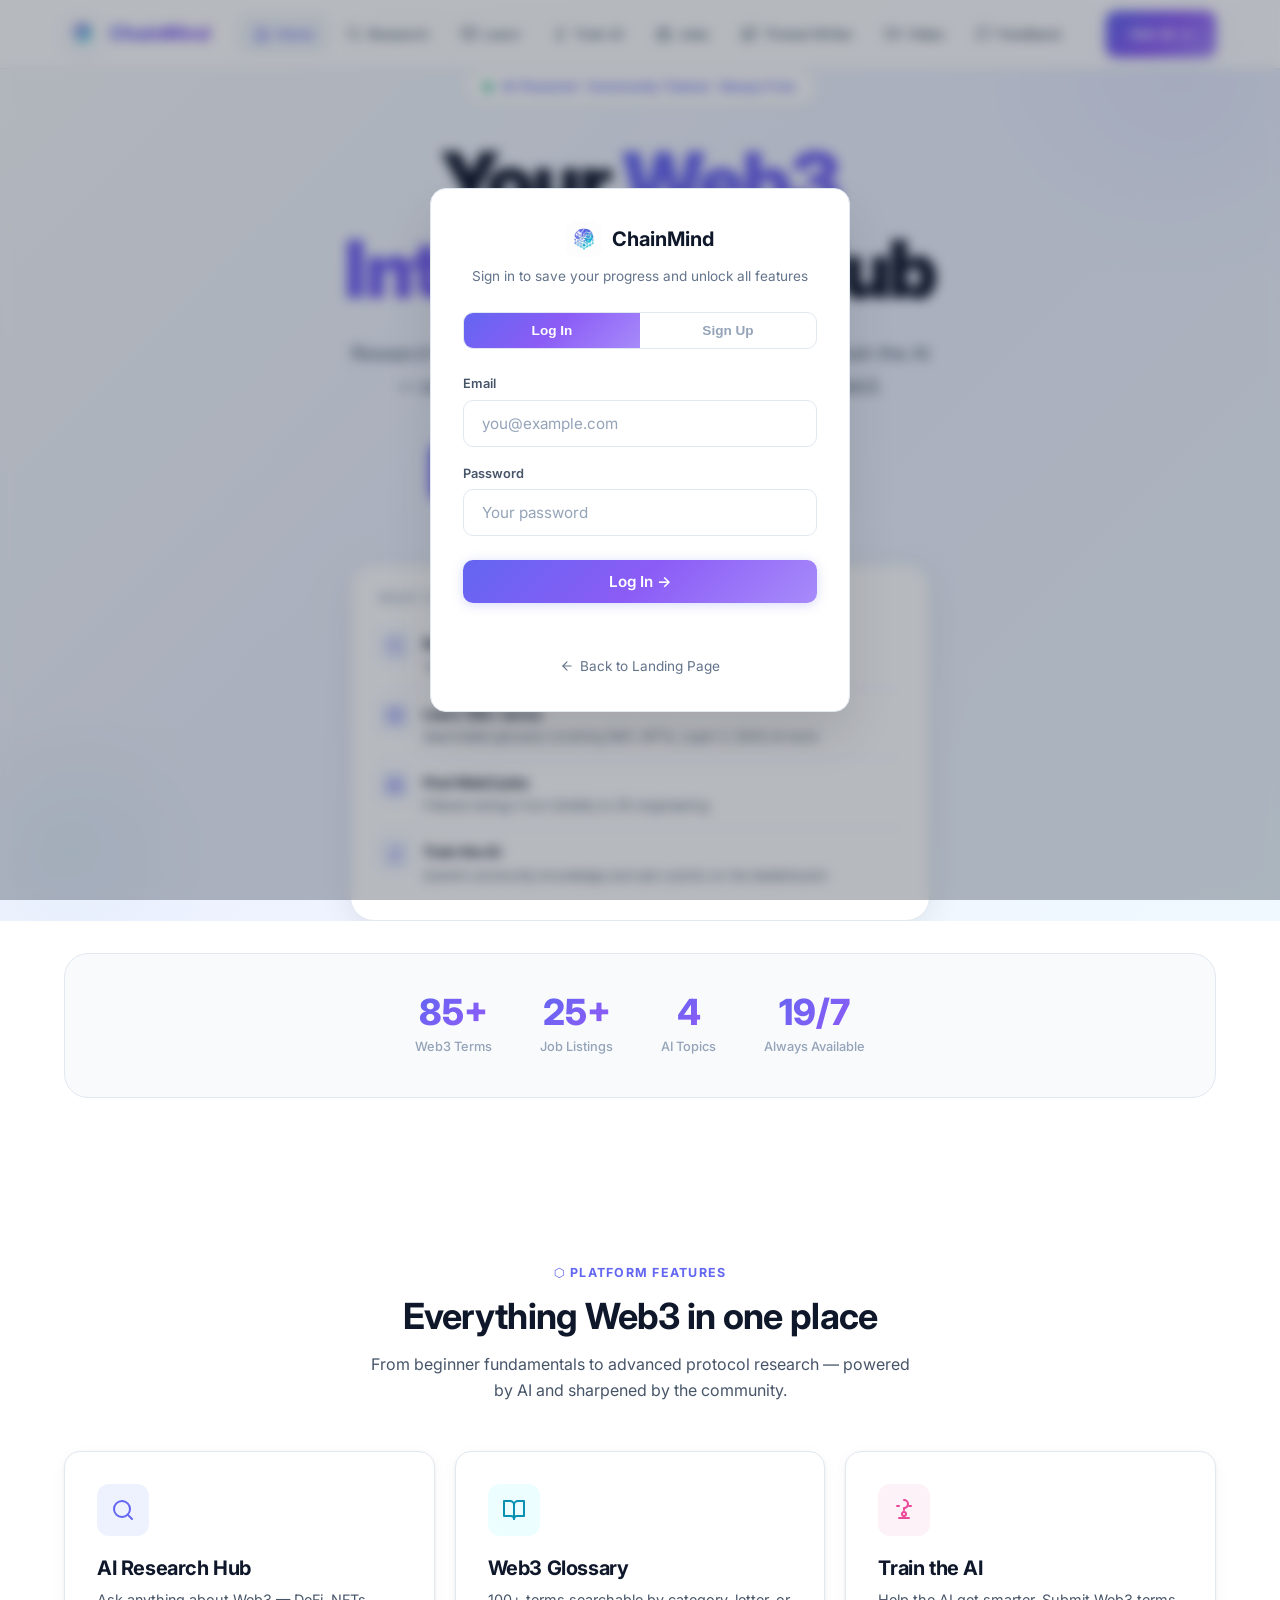
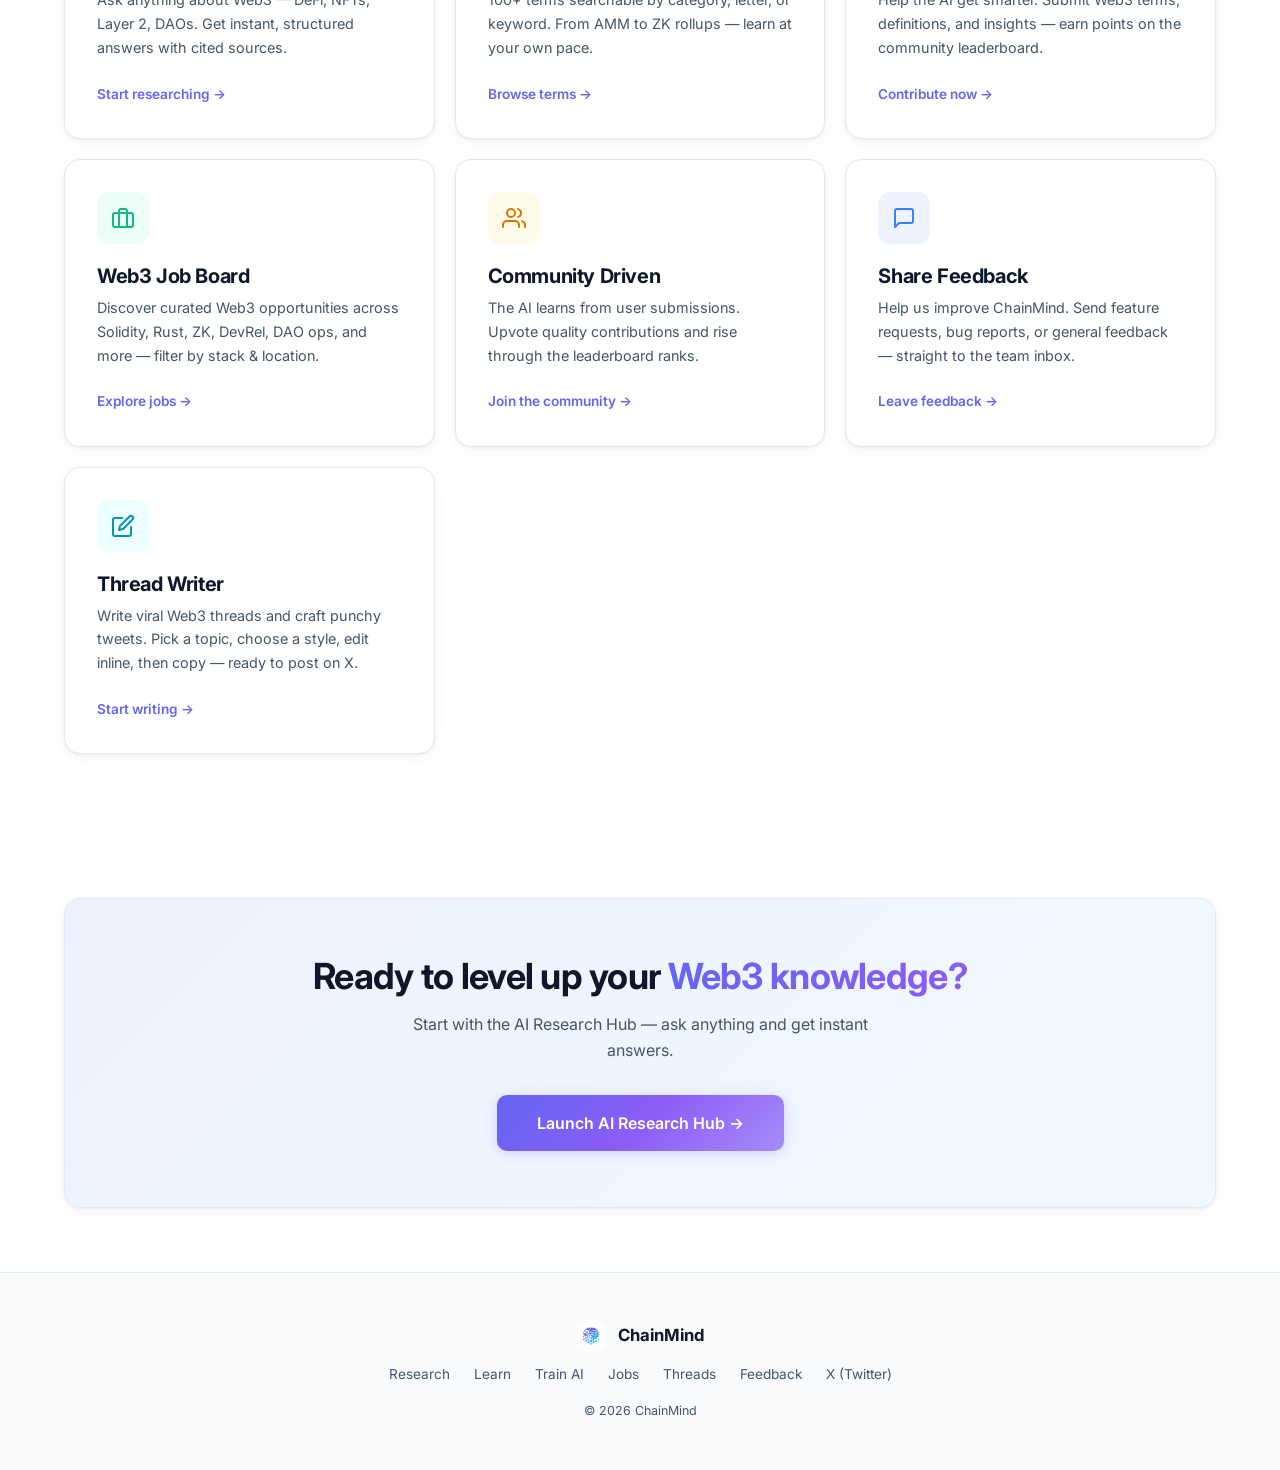
==== commit c083b1f7: "Add X (Twitter) profile link to HTML footers" ====
--- a/app.html
+++ b/app.html
@@ -416,6 +416,7 @@
         <a href="jobs.html">Jobs</a>
         <a href="tweet.html">Threads</a>
         <a href="feedback.html">Feedback</a>
+        <a href="https://x.com/chain__mind" target="_blank">X (Twitter)</a>
       </div>
       <p style="font-size:0.78rem">© 2026 ChainMind</p>
     </div>
--- a/css/components.css
+++ b/css/components.css
@@ -940,4 +940,22 @@
 
 .modal-close:hover {
     color: var(--text-primary);
+}
+
+/* ─── Thread Writer Actions ───────────────────────────────────────────────── */
+.generate-actions {
+    display: flex;
+    gap: 1rem;
+    flex-wrap: wrap;
+}
+
+@media (max-width: 600px) {
+    .generate-actions {
+        flex-direction: column;
+    }
+    
+    .generate-actions .btn {
+        width: 100%;
+        flex: none !important;
+    }
 }
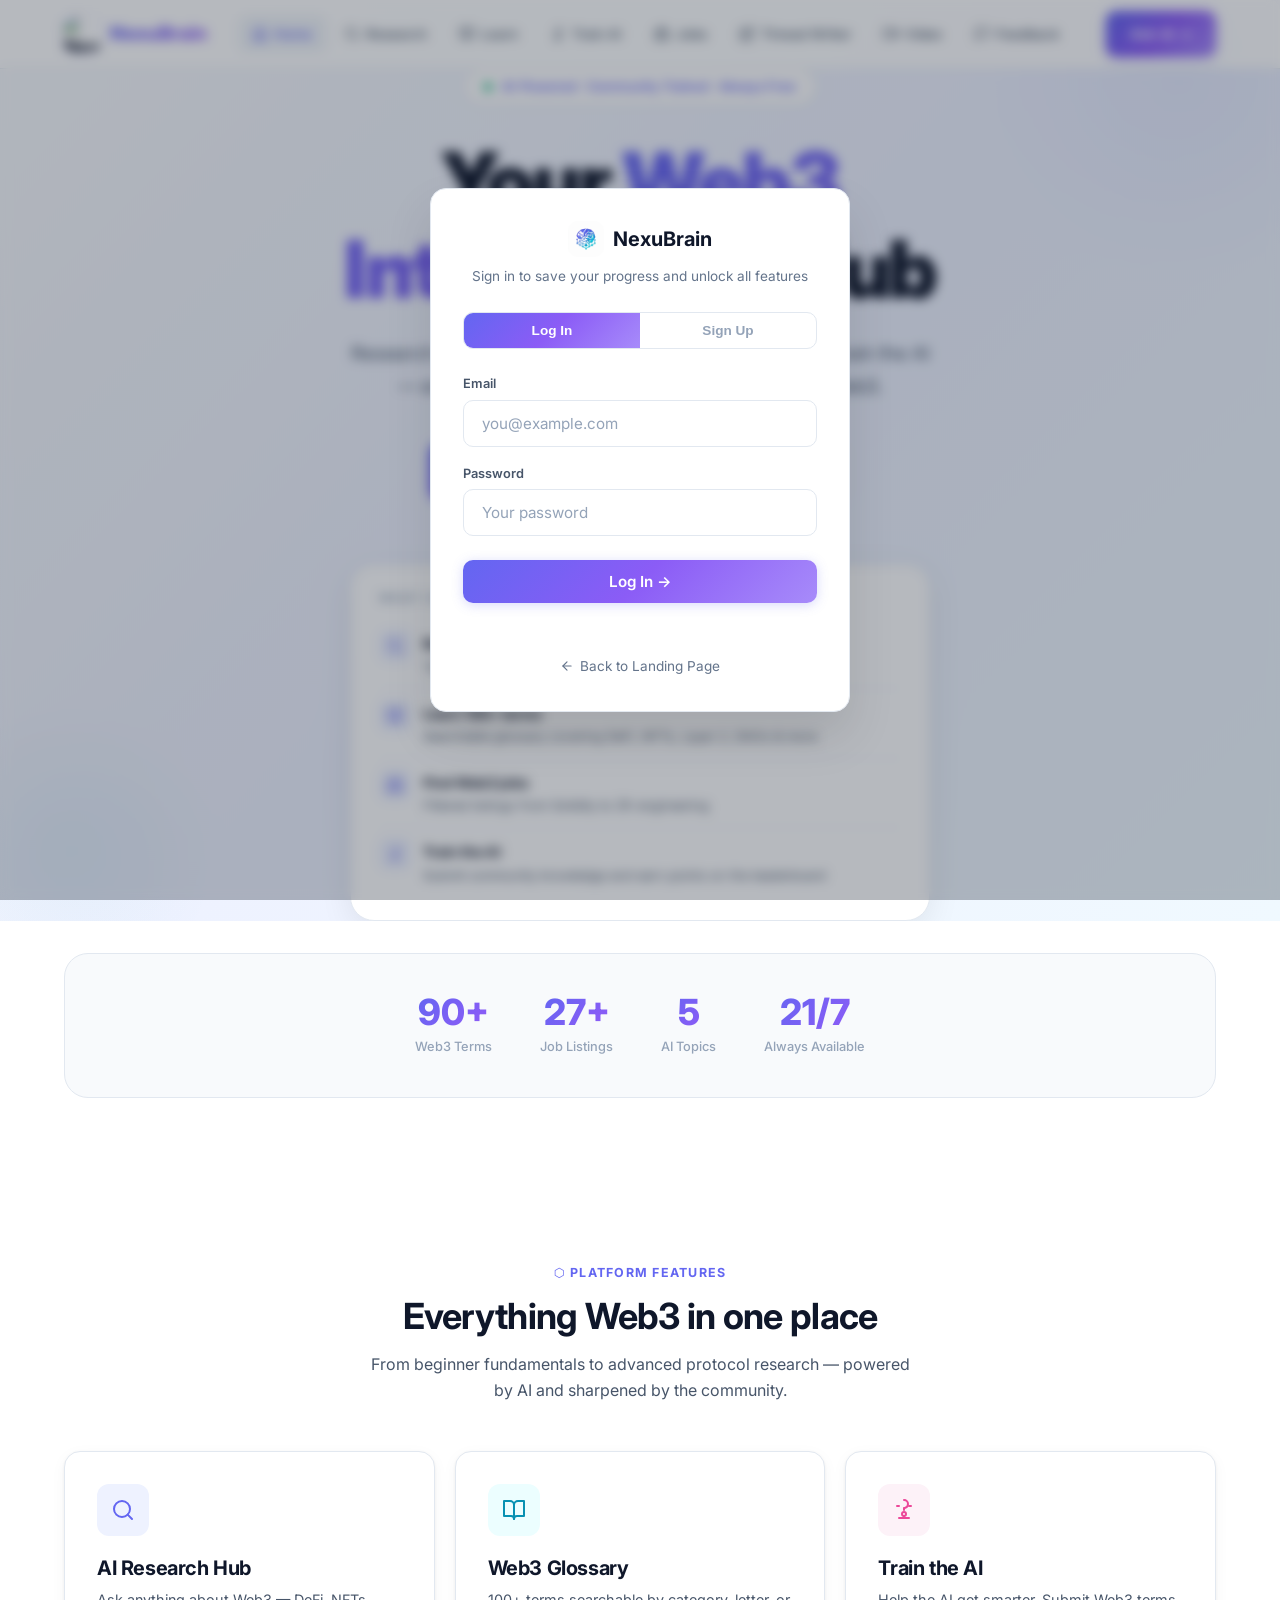
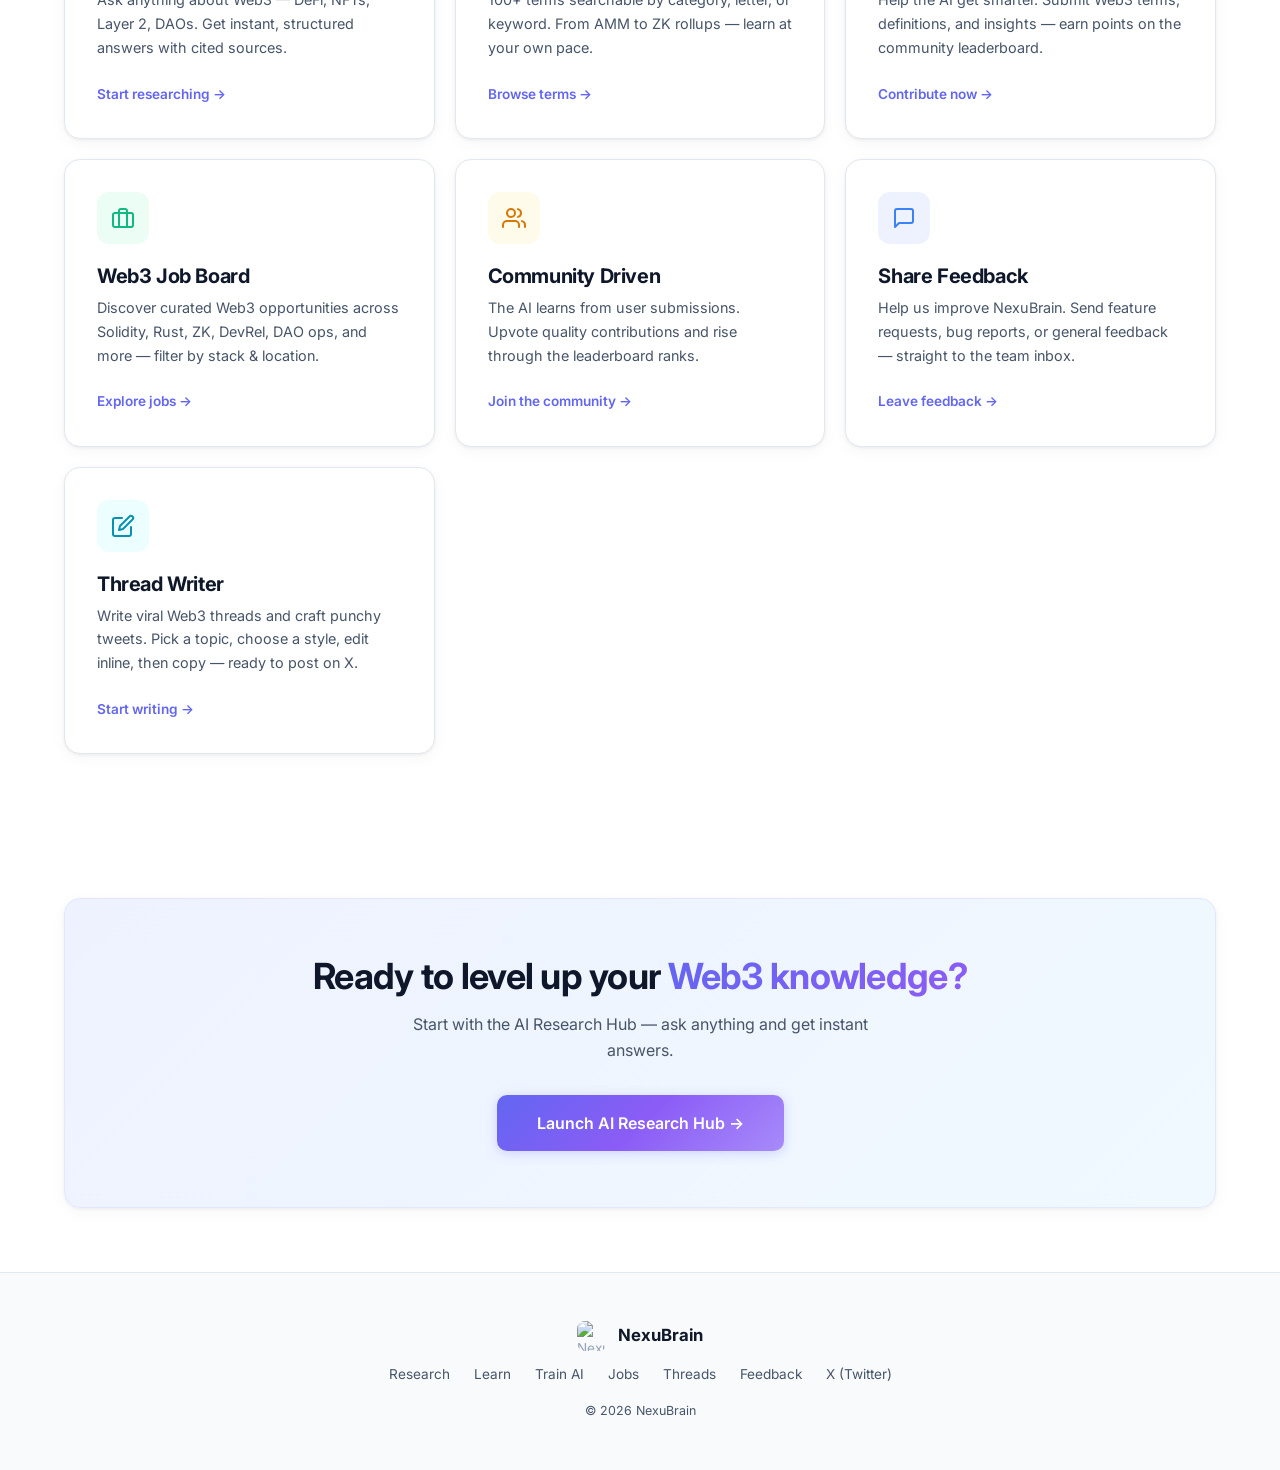
==== commit bb03d62d: "rebrand: ChainMind → NexuBrain across all user-facing pages, JS files, and AI persona" ====
--- a/app.html
+++ b/app.html
@@ -5,7 +5,7 @@
   <meta charset="UTF-8" />
   <meta name="viewport" content="width=device-width, initial-scale=1.0" />
   <link rel="icon" type="image/png" href="assets/favicon.png">
-  <title>ChainMind — AI-Powered Web3 Research Platform</title>
+  <title>NexuBrain — AI-Powered Web3 Research Platform</title>
   <meta name="description"
     content="Research Web3 with AI, learn blockchain terminology, find Web3 jobs, and train the AI with community knowledge." />
   <link rel="stylesheet" href="css/global.css" />
@@ -207,8 +207,8 @@
   <nav class="navbar">
     <div class="navbar-inner">
       <a href="app.html" class="navbar-brand">
-        <div class="brand-icon"><img src="assets/chainmind_logo.png" alt="ChainMind"></div>
-        <span>ChainMind</span>
+        <div class="brand-icon"><img src="assets/NexuBrain_logo.png" alt="NexuBrain"></div>
+        <span>NexuBrain</span>
       </a>
       <ul class="navbar-links">
         <li><a href="app.html"><svg class="emoji-icon" viewBox="0 0 24 24" fill="none" stroke="currentColor" stroke-width="2" stroke-linecap="round" stroke-linejoin="round"><path d="M3 9l9-7 9 7v11a2 2 0 0 1-2 2H5a2 2 0 0 1-2-2z"/><polyline points="9 22 9 12 15 12 15 22"/></svg> Home</a>
@@ -268,7 +268,7 @@
         <a href="learn.html" class="btn btn-outline"><svg class="emoji-icon" viewBox="0 0 24 24" fill="none" stroke="currentColor" stroke-width="2" stroke-linecap="round" stroke-linejoin="round"><path d="M2 3h6a4 4 0 0 1 4 4v14a3 3 0 0 0-3-3H2z"/><path d="M22 3h-6a4 4 0 0 0-4 4v14a3 3 0 0 1 3-3h7z"/></svg> Explore Glossary</a>
       </div>
       <div class="hero-preview">
-        <div class="preview-label">What can ChainMind do?</div>
+        <div class="preview-label">What can NexuBrain do?</div>
         <div class="preview-item">
           <div class="preview-icon"><svg width="16" height="16" viewBox="0 0 24 24" fill="none" stroke="currentColor" stroke-width="2" stroke-linecap="round" stroke-linejoin="round"><circle cx="11" cy="11" r="8"/><line x1="21" y1="21" x2="16.65" y2="16.65"/></svg>
           </div>
@@ -369,7 +369,7 @@
         <div class="card feature-card">
           <div class="card-icon icon-blue"><svg width="24" height="24" viewBox="0 0 24 24" fill="none" stroke="currentColor" stroke-width="2" stroke-linecap="round" stroke-linejoin="round"><path d="M21 15a2 2 0 0 1-2 2H7l-4 4V5a2 2 0 0 1 2-2h14a2 2 0 0 1 2 2z"/></svg></div>
           <h3>Share Feedback</h3>
-          <p>Help us improve ChainMind. Send feature requests, bug reports, or general feedback — straight to the team
+          <p>Help us improve NexuBrain. Send feature requests, bug reports, or general feedback — straight to the team
             inbox.</p>
           <a href="feedback.html" class="card-link">Leave feedback →</a>
         </div>
@@ -405,9 +405,9 @@
       <div style="display:flex;align-items:center;justify-content:center;gap:0.7rem;margin-bottom:0.75rem">
         <div
           style="width:30px;height:30px;border-radius:8px;overflow:hidden;display:flex;align-items:center;justify-content:center">
-          <img src="assets/chainmind_logo.png" alt="ChainMind" style="width:100%;height:100%;object-fit:cover">
-        </div>
-        <strong style="font-size:1.05rem;color:var(--text-primary)">ChainMind</strong>
+          <img src="assets/NexuBrain_logo.png" alt="NexuBrain" style="width:100%;height:100%;object-fit:cover">
+        </div>
+        <strong style="font-size:1.05rem;color:var(--text-primary)">NexuBrain</strong>
       </div>
       <div style="display:flex;gap:1.5rem;justify-content:center;flex-wrap:wrap;margin-bottom:1rem">
         <a href="research.html">Research</a>
@@ -416,9 +416,9 @@
         <a href="jobs.html">Jobs</a>
         <a href="tweet.html">Threads</a>
         <a href="feedback.html">Feedback</a>
-        <a href="https://x.com/chain__mind" target="_blank">X (Twitter)</a>
-      </div>
-      <p style="font-size:0.78rem">© 2026 ChainMind</p>
+        <a href="https://x.com/NexuBrain" target="_blank">X (Twitter)</a>
+      </div>
+      <p style="font-size:0.78rem">© 2026 NexuBrain</p>
     </div>
   </footer>
 
@@ -428,4 +428,4 @@
   <script src="js/router.js"></script>
 </body>
 
-</html>+</html>
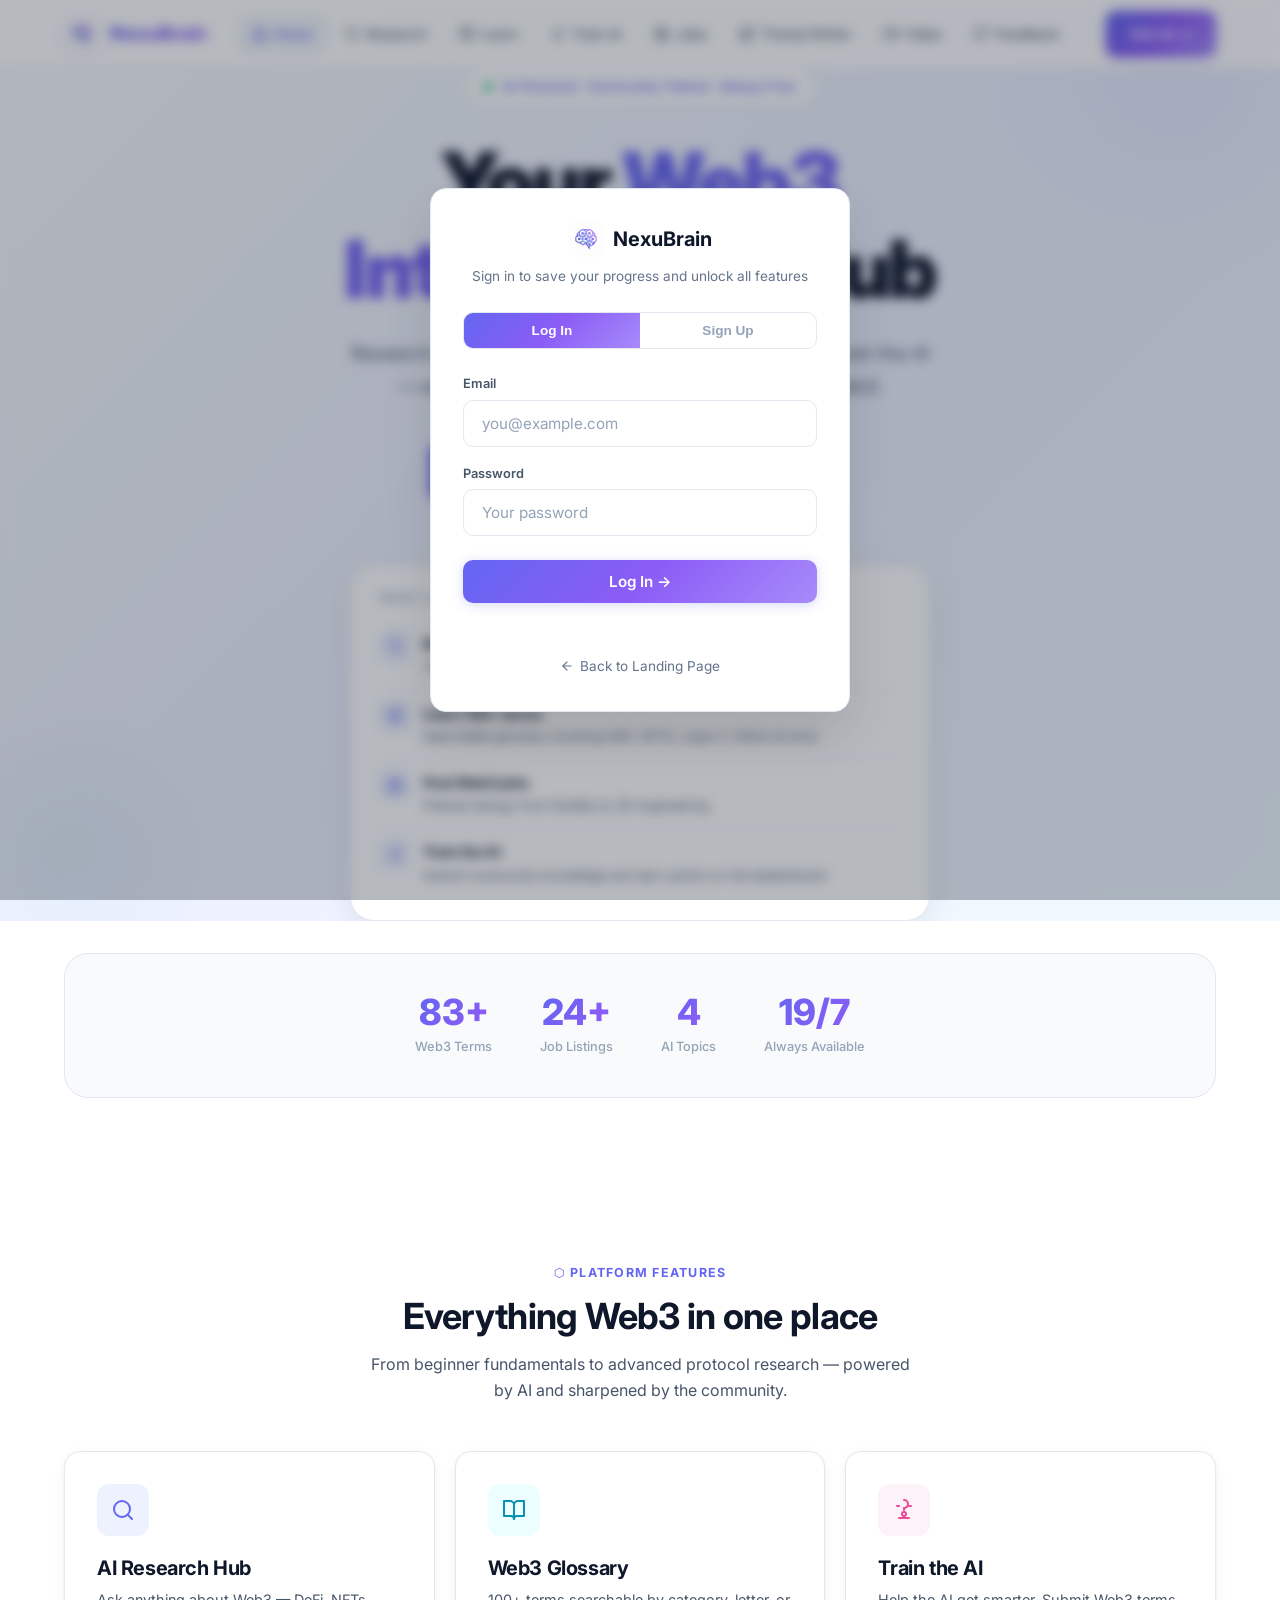
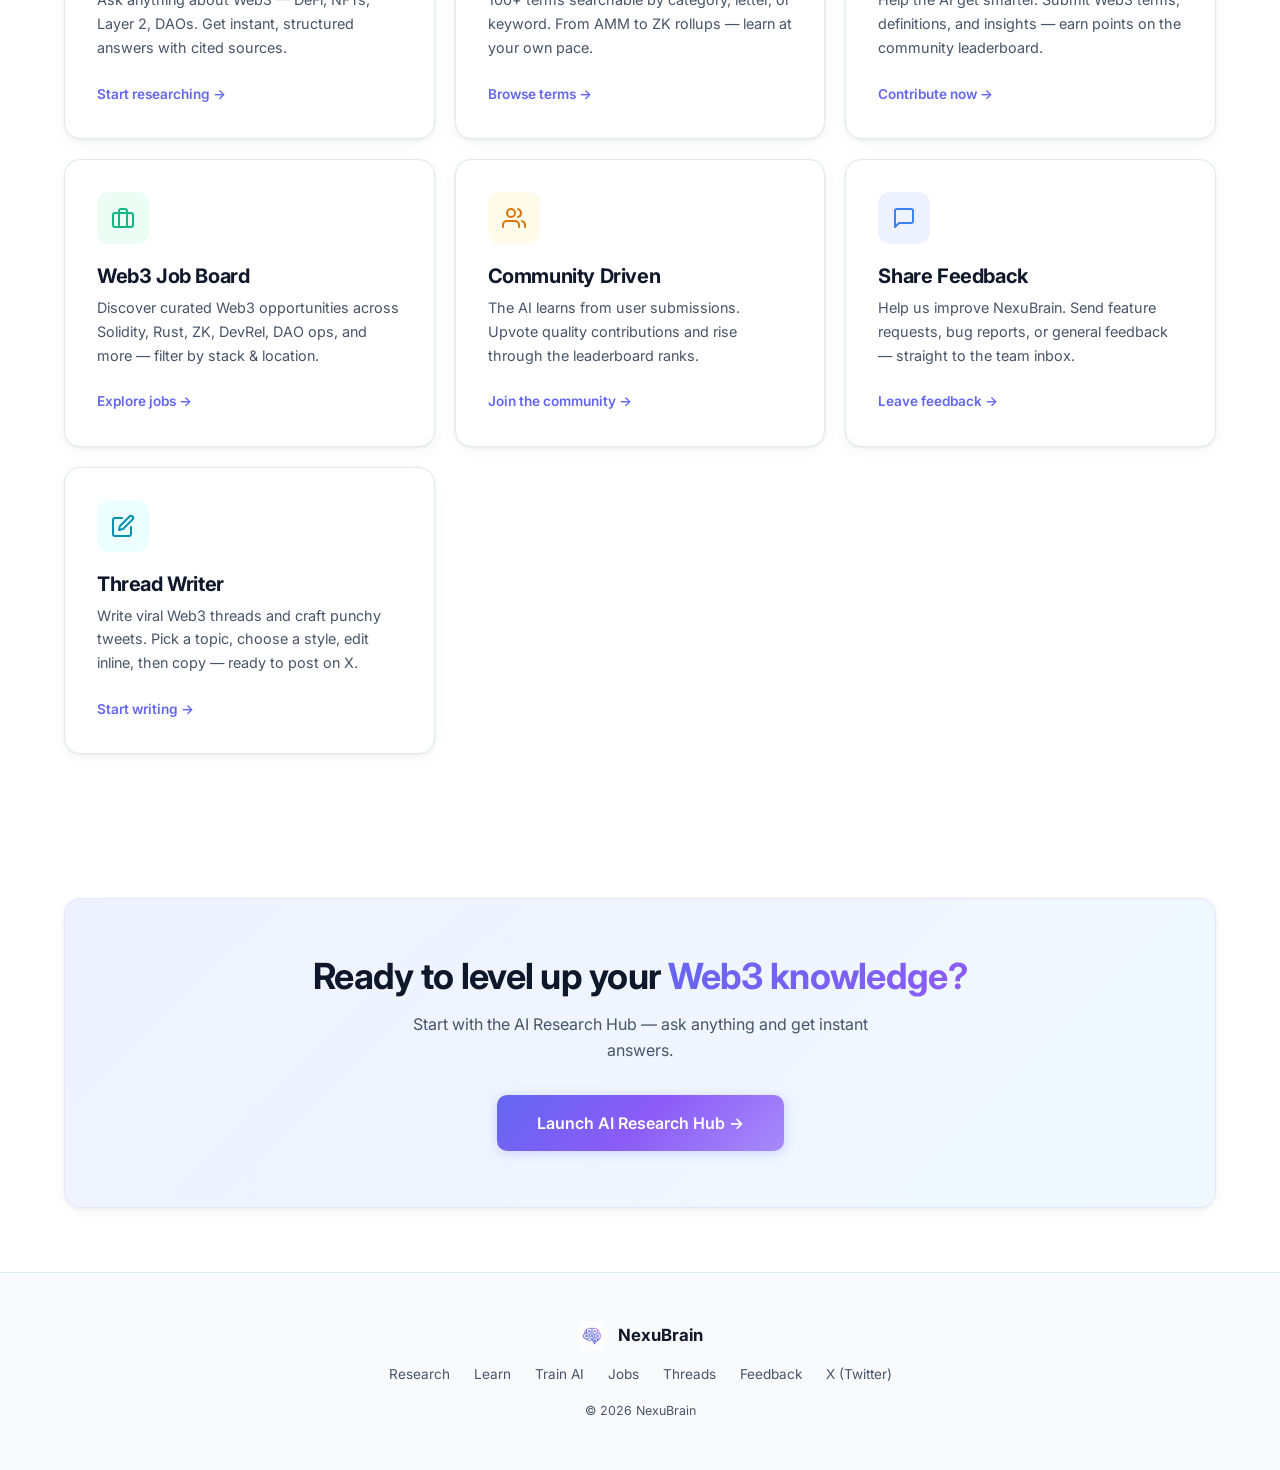
==== commit f1d15ab7: "fix: replace logo and favicon with generated NexuBrain logo, fix image path case mismatch" ====
--- a/app.html
+++ b/app.html
@@ -207,7 +207,7 @@
   <nav class="navbar">
     <div class="navbar-inner">
       <a href="app.html" class="navbar-brand">
-        <div class="brand-icon"><img src="assets/NexuBrain_logo.png" alt="NexuBrain"></div>
+        <div class="brand-icon"><img src="assets/nexubrain_logo.png" alt="NexuBrain"></div>
         <span>NexuBrain</span>
       </a>
       <ul class="navbar-links">
@@ -405,7 +405,7 @@
       <div style="display:flex;align-items:center;justify-content:center;gap:0.7rem;margin-bottom:0.75rem">
         <div
           style="width:30px;height:30px;border-radius:8px;overflow:hidden;display:flex;align-items:center;justify-content:center">
-          <img src="assets/NexuBrain_logo.png" alt="NexuBrain" style="width:100%;height:100%;object-fit:cover">
+          <img src="assets/nexubrain_logo.png" alt="NexuBrain" style="width:100%;height:100%;object-fit:cover">
         </div>
         <strong style="font-size:1.05rem;color:var(--text-primary)">NexuBrain</strong>
       </div>
@@ -429,3 +429,4 @@
 </body>
 
 </html>
+
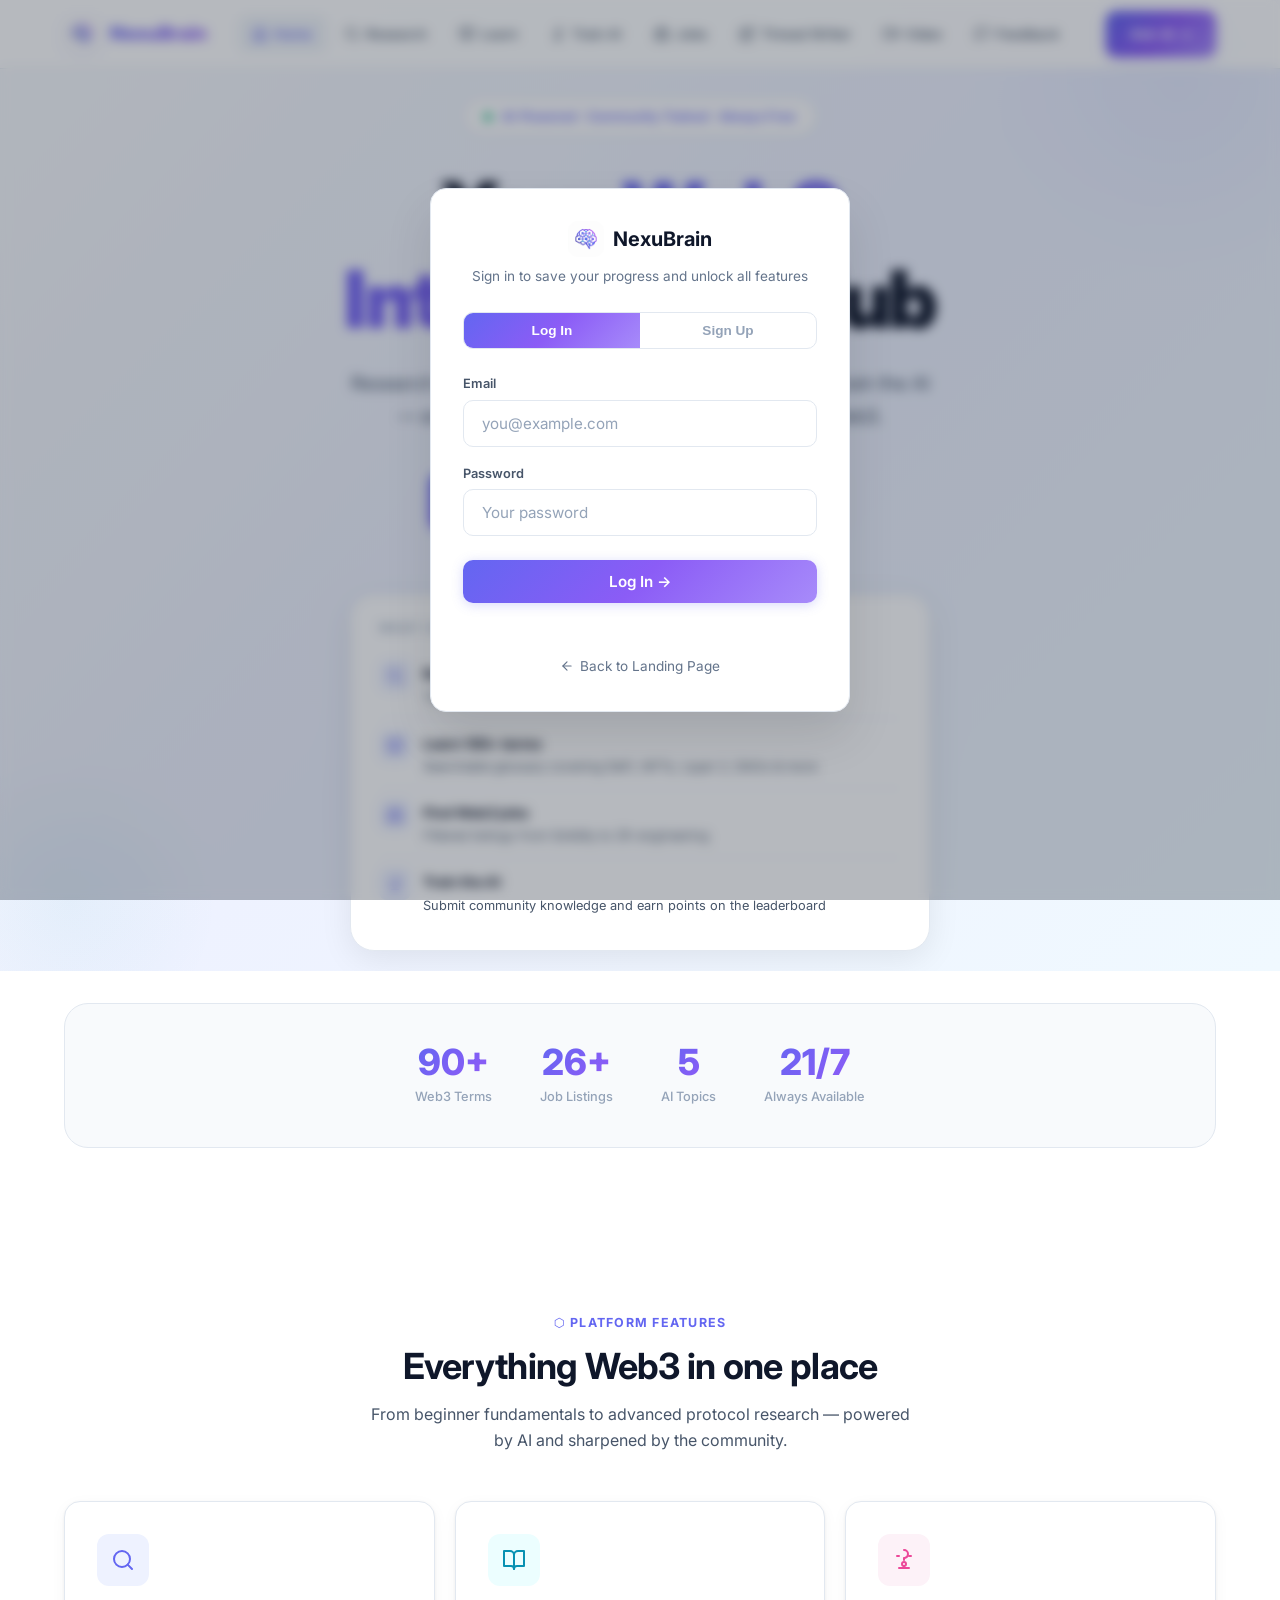
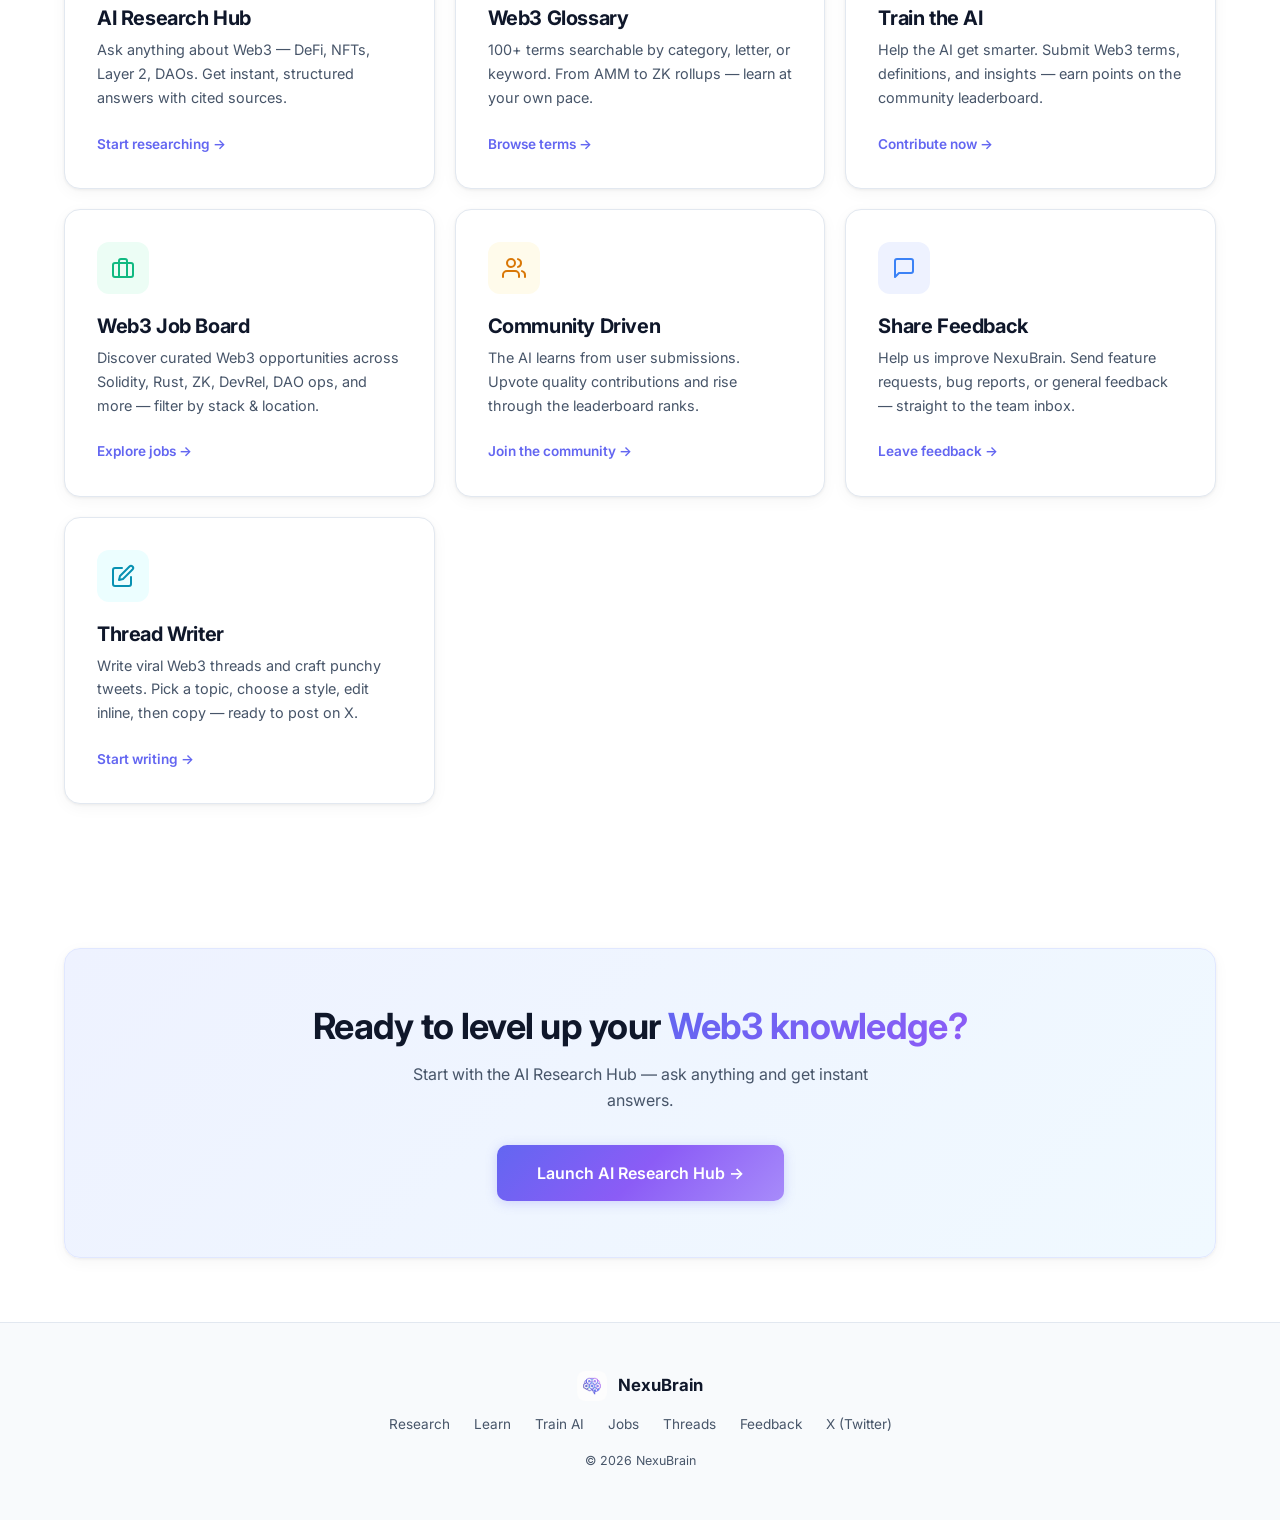
==== commit 3a2c2f38: "Update app.html" ====
--- a/app.html
+++ b/app.html
@@ -45,6 +45,7 @@
       font-weight: 600;
       color: var(--purple-1);
       margin-bottom: 2rem;
+      margin-top: 30px;
       box-shadow: 0 1px 4px rgba(0, 0, 0, 0.04);
     }
 
@@ -97,6 +98,7 @@
       box-shadow: var(--shadow-elevated);
       animation: fade-in-up 0.8s ease 0.3s both;
       position: relative;
+      margin-bottom: 20px;
     }
 
     .preview-label {
